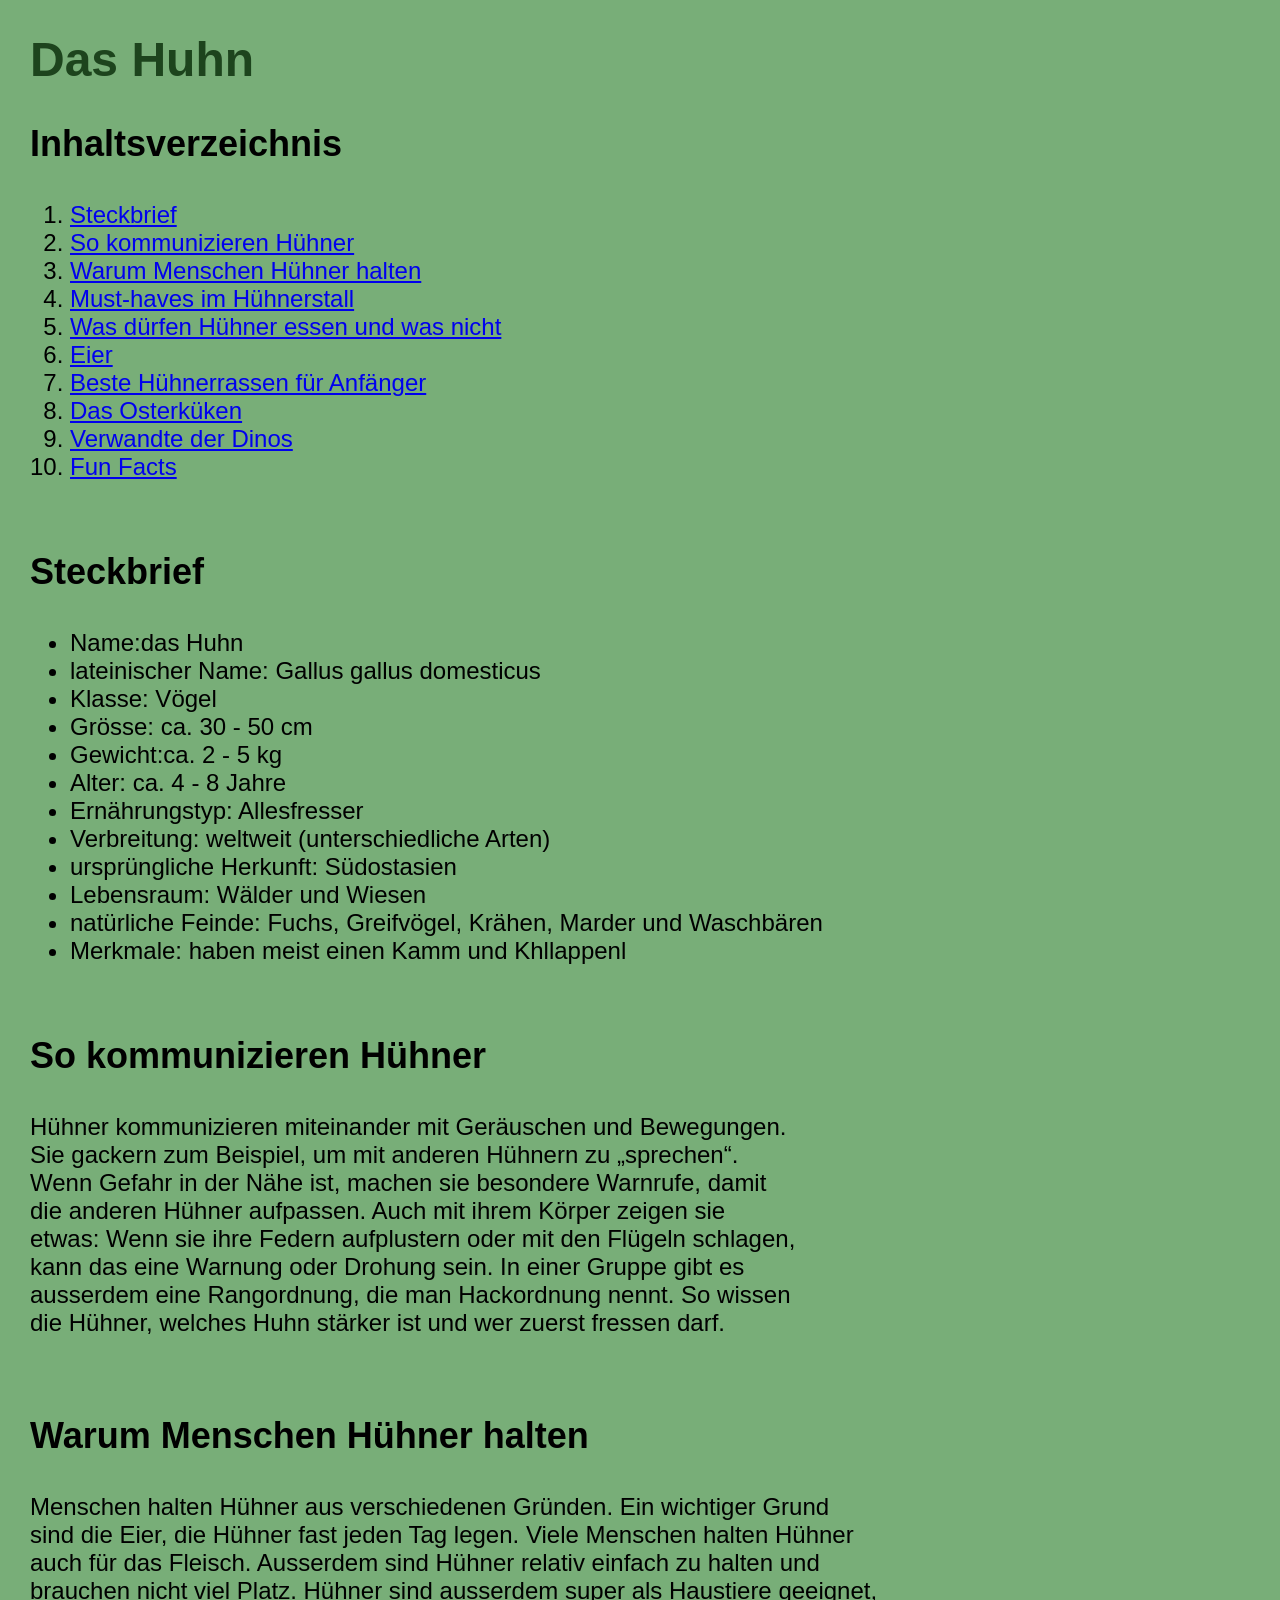
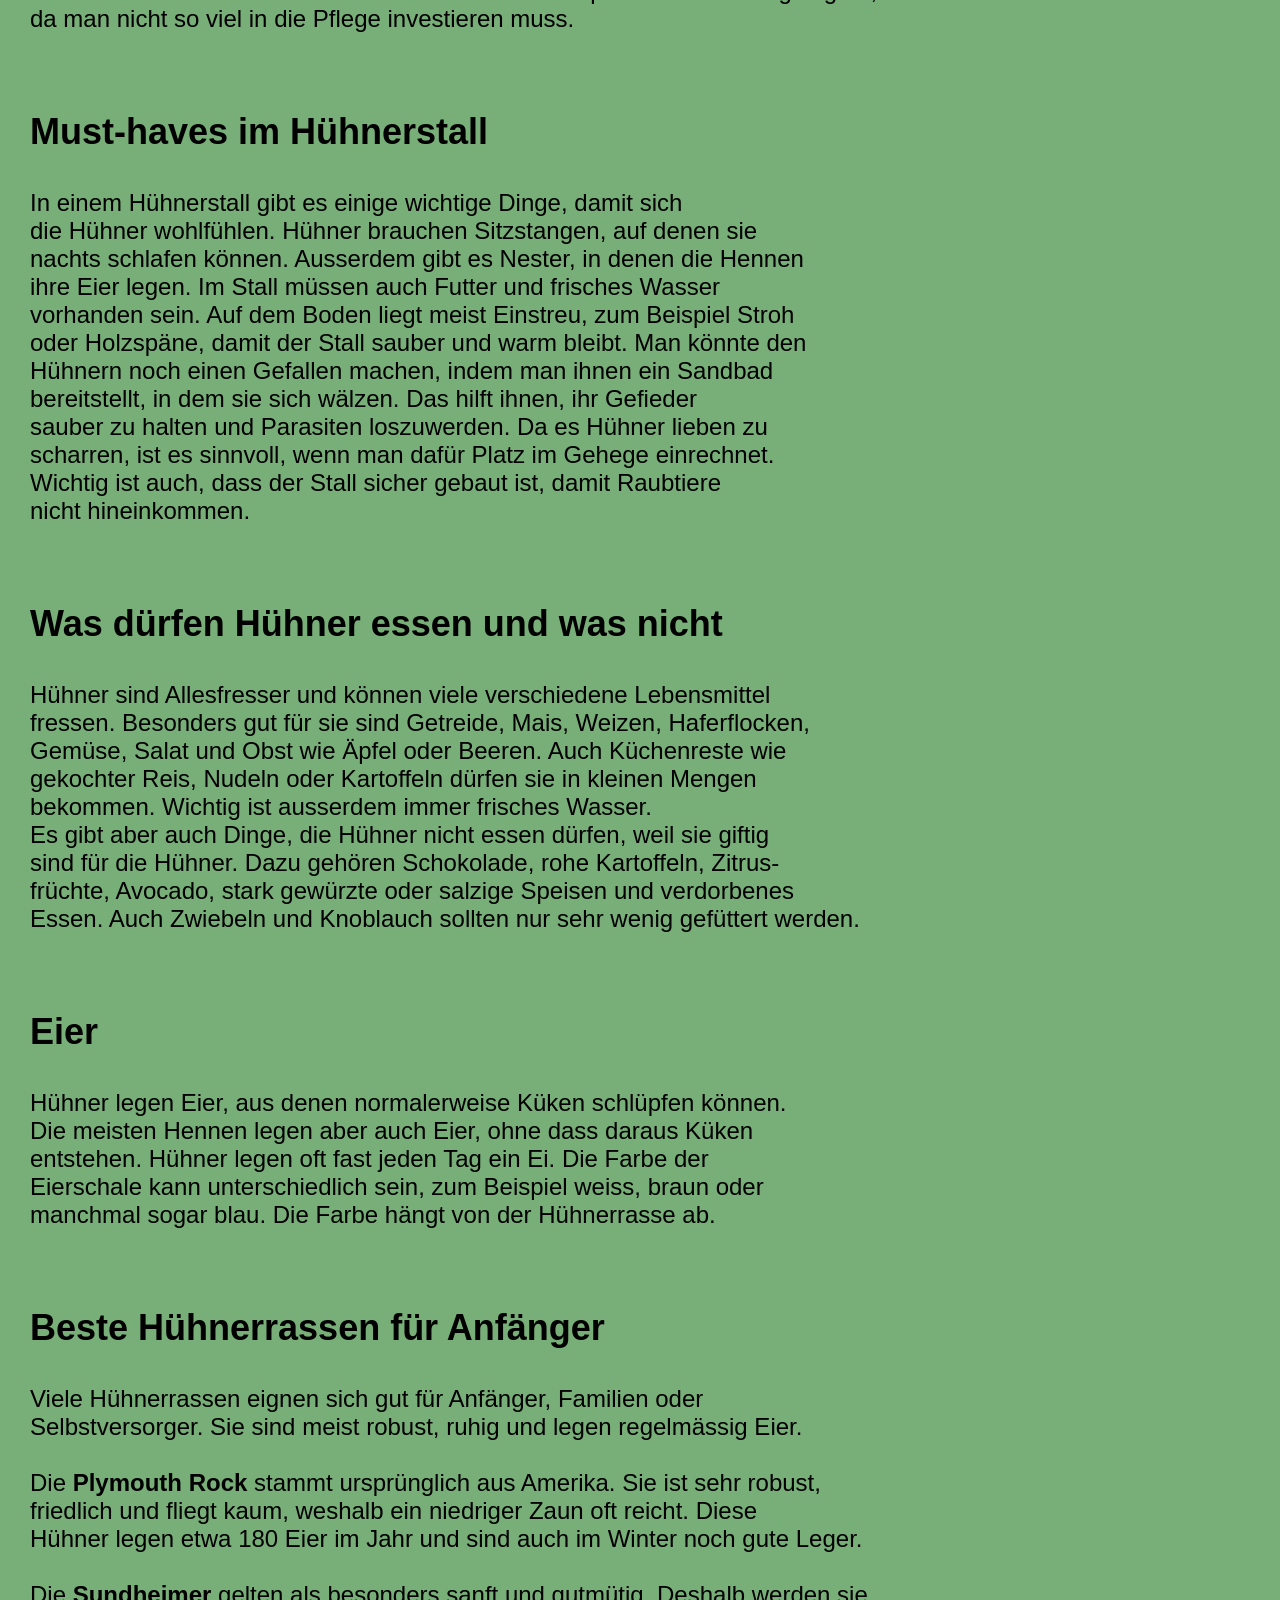
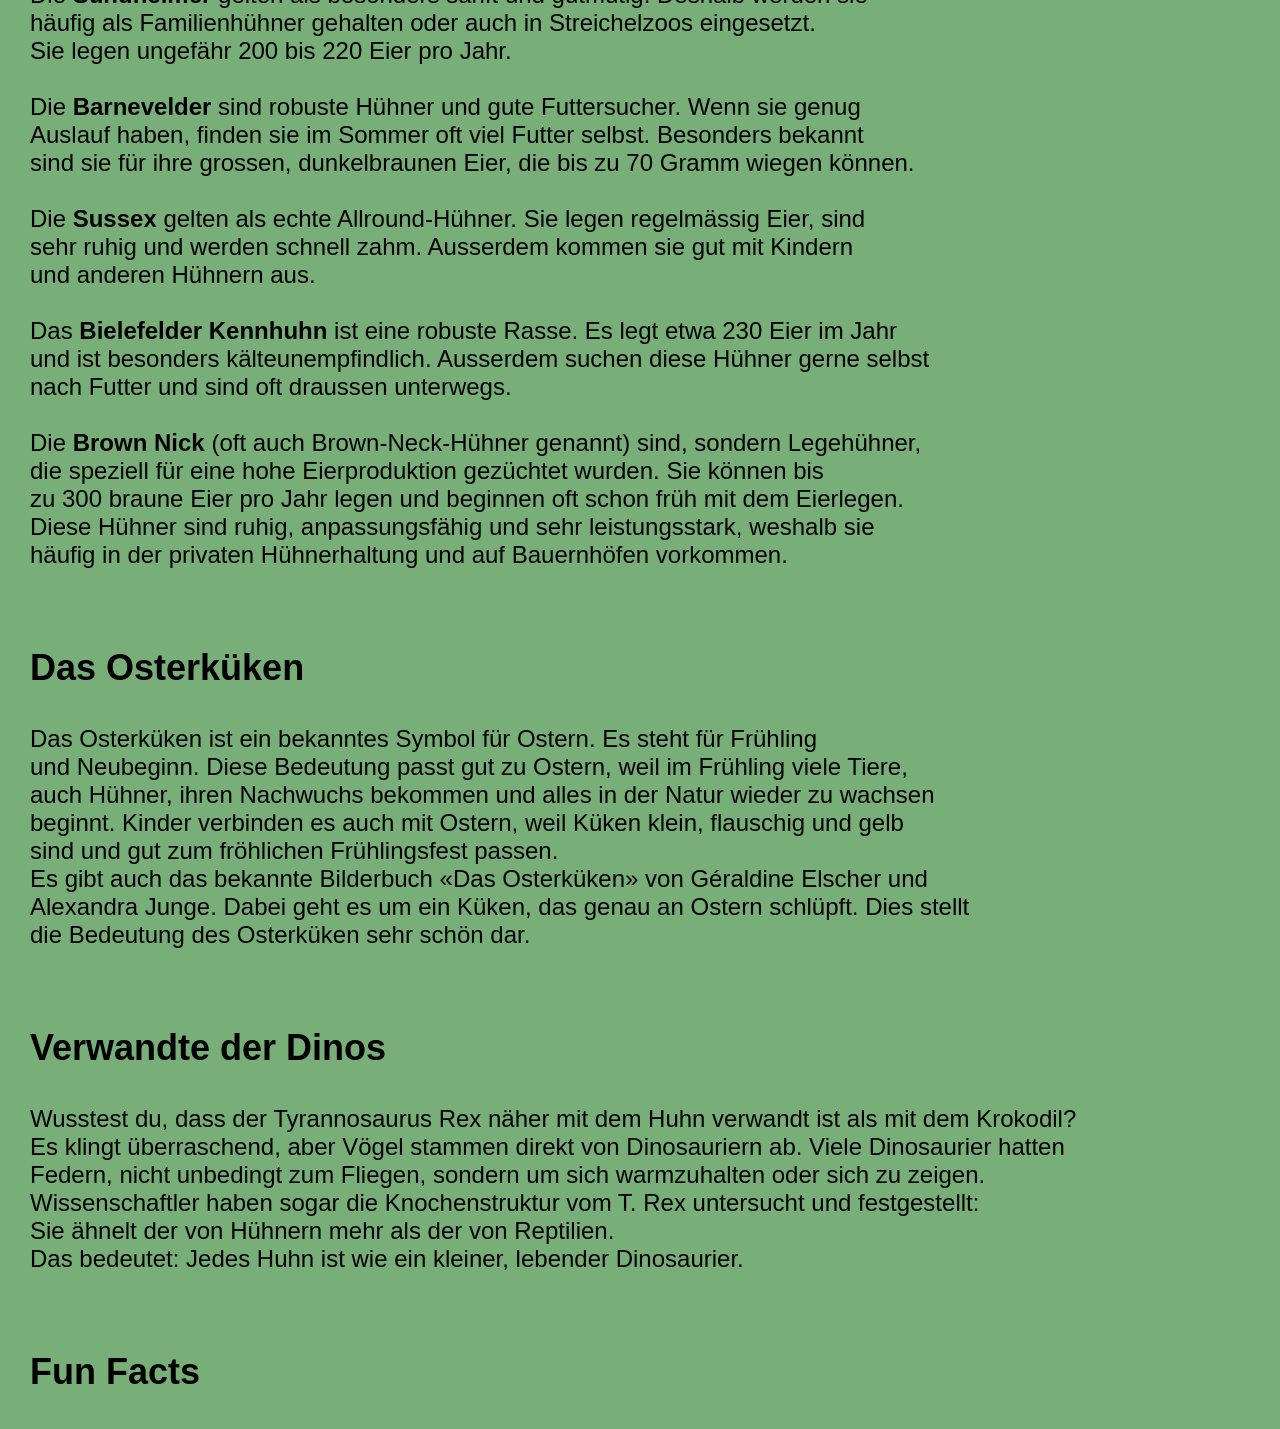
==== index.html @ 14f26450 "verwandte der dinos" ====
<!DOCTYPE html>
<html lang="en">
<head>
    <meta charset="UTF-8">
    <meta name="viewport" content="width=device-width, initial-scale=1.0">
    <title>Document</title>
    <link rel="stylesheet" href="style.css">
</head>
<body>
<h1>Das Huhn</h1>
<h3>Inhaltsverzeichnis</h3>
<ol>
    <li><a href="#steckbrief">Steckbrief</a></li>
    <li><a href="#kommunikation">So kommunizieren Hühner</a></li>
<li><a href="#haltung">Warum Menschen Hühner halten</a></li>
<li><a href="#stall">Must-haves im Hühnerstall</a></li>
<li><a href="#futter">Was dürfen Hühner essen und was nicht</a></li>
<li><a href="#eier">Eier</a></li>
<li><a href="#rassen">Beste Hühnerrassen für Anfänger</a></li>
<li><a href="#osterkueken">Das Osterküken</a></li>
<li><a href="#dinos">Verwandte der Dinos</a></li>
<li><a href="#funfacts">Fun Facts</a></li>
</ol>

<br/>
<h3 id="steckbrief">Steckbrief</h3>
<ul>

    <li>Name:das Huhn</li>
    <li>lateinischer Name: Gallus gallus domesticus </li>
    <li>Klasse: Vögel</li>
    <li>Grösse: ca. 30 - 50 cm</li>
    <li>Gewicht:ca. 2 - 5 kg</li>
    <li>Alter: ca. 4 - 8 Jahre</li>
    <li>Ernährungstyp: Allesfresser</li>
    <li>Verbreitung: weltweit (unterschiedliche Arten)</li>
    <li>ursprüngliche Herkunft: Südostasien</li>
    <li>Lebensraum: Wälder und Wiesen</li>
    <li>natürliche Feinde: Fuchs, Greifvögel, Krähen, Marder und Waschbären</li>
    <li>Merkmale: haben meist einen Kamm und Khllappenl</li>
   
</ul>

<br/>
<h3 id="kommunikation">So kommunizieren Hühner</h3>
<p>Hühner kommunizieren miteinander mit Geräuschen und Bewegungen. <br/> Sie gackern zum Beispiel, um mit anderen Hühnern zu „sprechen“. <br/> Wenn Gefahr in der Nähe ist, machen sie besondere Warnrufe, damit <br/> die anderen Hühner aufpassen.
Auch mit ihrem Körper zeigen sie <br/> etwas: Wenn sie ihre Federn aufplustern oder mit den Flügeln schlagen, <br/> kann das eine Warnung oder Drohung sein. In einer Gruppe gibt es  <br/> ausserdem eine Rangordnung, die man Hackordnung nennt. So wissen <br/> die Hühner, welches Huhn stärker ist und wer zuerst fressen darf. 
</p>
<br/>
<h3 id="haltung">Warum Menschen Hühner halten</h3>
<p>Menschen halten Hühner aus verschiedenen Gründen. Ein wichtiger Grund <br/> sind die Eier, die Hühner fast jeden Tag legen. Viele Menschen  halten Hühner <br/> auch für das Fleisch.
Ausserdem sind Hühner relativ einfach zu halten und <br/> brauchen nicht viel Platz. Hühner sind ausserdem super als Haustiere geeignet,  <br/>da man nicht so viel in die Pflege investieren muss.
</p>
<br/>
<h3 id="stall">Must-haves im Hühnerstall</h3>
<p>In einem Hühnerstall gibt es einige wichtige Dinge, damit sich <br/>
 die Hühner wohlfühlen. Hühner brauchen Sitzstangen, auf denen sie <br/>
 nachts schlafen können. Ausserdem gibt es Nester, in denen die Hennen <br/>
 ihre Eier legen. Im Stall müssen auch Futter und frisches Wasser <br/>
vorhanden sein. Auf dem Boden liegt meist Einstreu, zum Beispiel Stroh <br/>
oder Holzspäne, damit der Stall sauber und warm bleibt. Man könnte den <br/>
Hühnern noch einen Gefallen machen, indem man ihnen ein Sandbad <br/>
bereitstellt, in dem sie sich wälzen. Das hilft ihnen, ihr Gefieder <br/>
sauber zu halten und Parasiten loszuwerden. Da es Hühner lieben zu <br/>
scharren, ist es sinnvoll, wenn man dafür Platz im Gehege einrechnet. <br/>
Wichtig ist auch, dass der Stall sicher gebaut ist, damit Raubtiere <br/>
nicht hineinkommen. 
</p>
<br/>
<h3 id="futter">Was dürfen Hühner essen und was nicht</h3>
<p>Hühner sind Allesfresser und können viele verschiedene Lebensmittel <br/>
fressen. Besonders gut für sie sind Getreide, Mais, Weizen, Haferflocken, <br/>
Gemüse, Salat und Obst wie Äpfel oder Beeren. Auch Küchenreste wie <br/>
gekochter Reis, Nudeln oder Kartoffeln dürfen sie in kleinen Mengen <br/>
bekommen. Wichtig ist ausserdem immer frisches Wasser. <br/>

Es gibt aber auch Dinge, die Hühner nicht essen dürfen, weil sie giftig <br/>
sind für die Hühner. Dazu gehören Schokolade, rohe Kartoffeln, Zitrus- <br/>
früchte, Avocado, stark gewürzte oder salzige Speisen und verdorbenes <br/>
Essen. Auch Zwiebeln und Knoblauch sollten nur sehr wenig gefüttert werden. <br/>
</p>

<br/>
<h3 id="eier">Eier</h3>
<p>Hühner legen Eier, aus denen normalerweise Küken schlüpfen können. <br/>
Die meisten Hennen legen aber auch Eier, ohne dass daraus Küken <br/>
entstehen. Hühner legen oft fast jeden Tag ein Ei. Die Farbe der <br/>
Eierschale kann unterschiedlich sein, zum Beispiel weiss, braun oder <br/>
manchmal sogar blau. Die Farbe hängt von der Hühnerrasse ab.<br/>
</p>
<br/>
<h3 id="rassen">Beste Hühnerrassen für Anfänger</h3>
<p>Viele Hühnerrassen eignen sich gut für Anfänger, Familien oder <br/>
Selbstversorger. Sie sind meist robust, ruhig und legen regelmässig Eier.<br/> 
<br/>
Die <strong>Plymouth Rock</strong> stammt ursprünglich aus Amerika. Sie ist sehr robust, <br/>
friedlich und fliegt kaum, weshalb ein niedriger Zaun oft reicht. Diese <br/>
Hühner legen etwa 180 Eier im Jahr und sind auch im Winter noch gute Leger.<br/>
<br/>
Die <strong>Sundheimer</strong> gelten als besonders sanft und gutmütig. Deshalb werden sie <br/>
häufig als Familienhühner gehalten oder auch in Streichelzoos eingesetzt. <br/>
Sie legen ungefähr 200 bis 220 Eier pro Jahr.<br/>
<br/>
Die <strong>Barnevelder</strong> sind robuste Hühner und gute Futtersucher. Wenn sie genug <br/>
Auslauf haben, finden sie im Sommer oft viel Futter selbst. Besonders bekannt <br/>
sind sie für ihre grossen, dunkelbraunen Eier, die bis zu 70 Gramm wiegen können.<br/>
<br/>
Die <strong>Sussex</strong> gelten als echte Allround-Hühner. Sie legen regelmässig Eier, sind <br/>
sehr ruhig und werden schnell zahm. Ausserdem kommen sie gut mit Kindern <br/>
und anderen Hühnern aus.<br/>
<br/>
Das <strong>Bielefelder Kennhuhn</strong> ist eine robuste Rasse. Es legt etwa 230 Eier im Jahr <br/>
und ist besonders kälteunempfindlich. Ausserdem suchen diese Hühner gerne selbst <br/>
nach Futter und sind oft draussen unterwegs.<br/>
<br/>
Die <strong>Brown Nick</strong> (oft auch Brown-Neck-Hühner genannt) sind, sondern Legehühner, <br/>
die speziell für eine hohe Eierproduktion gezüchtet wurden. Sie können bis <br/>
zu 300 braune Eier pro Jahr legen und beginnen oft schon früh mit dem Eierlegen. <br/>
Diese Hühner sind ruhig, anpassungsfähig und sehr leistungsstark, weshalb sie <br/>
häufig in der privaten Hühnerhaltung und auf Bauernhöfen vorkommen.<br/>
</p>
<br/>
<h3 id="osterkueken">Das Osterküken</h3>
<p>Das Osterküken ist ein bekanntes Symbol für Ostern. Es steht für Frühling <br/>
und Neubeginn. Diese Bedeutung passt gut zu Ostern, weil im Frühling viele Tiere, <br/>
auch Hühner, ihren Nachwuchs bekommen und alles in der Natur wieder zu wachsen <br/>
beginnt. Kinder verbinden es auch mit Ostern, weil Küken klein, flauschig und gelb <br/>
sind und gut zum fröhlichen Frühlingsfest passen. <br/>
Es gibt auch das bekannte Bilderbuch «Das Osterküken» von Géraldine Elscher und <br/>
Alexandra Junge. Dabei geht es um ein Küken, das genau an Ostern schlüpft. Dies stellt<br/> 
die Bedeutung des Osterküken sehr schön dar.<br/>
</p>
<br/>

<h3 id="dinos">Verwandte der Dinos</h3>
<p>Wusstest du, dass der Tyrannosaurus Rex näher mit dem Huhn verwandt ist als mit dem Krokodil?  <br/>
Es klingt überraschend, aber Vögel stammen direkt von Dinosauriern ab. Viele Dinosaurier hatten  <br/>
Federn, nicht unbedingt zum Fliegen, sondern um sich warmzuhalten oder sich zu zeigen.  <br/>
Wissenschaftler haben sogar die Knochenstruktur vom T. Rex untersucht und festgestellt:  <br/>
Sie ähnelt der von Hühnern mehr als der von Reptilien. <br/>
Das bedeutet: Jedes Huhn ist wie ein kleiner, lebender Dinosaurier.  <br/>
</p>
 <br/>


<h3 id="funfacts">Fun Facts</h3>

</body>
</html>
---- style.css ----
body {
    background-color: rgb(120, 174, 120);
    font-family: Arial, sans-serif; 
    margin: 30px;
}

h1 {
    color: rgb(29, 68, 29);
    font-size: 48px;
}

h3 {
    font-size: 36px;
}

p {
    font-size: 24px;
}

li {
    font-size: 24px;
}
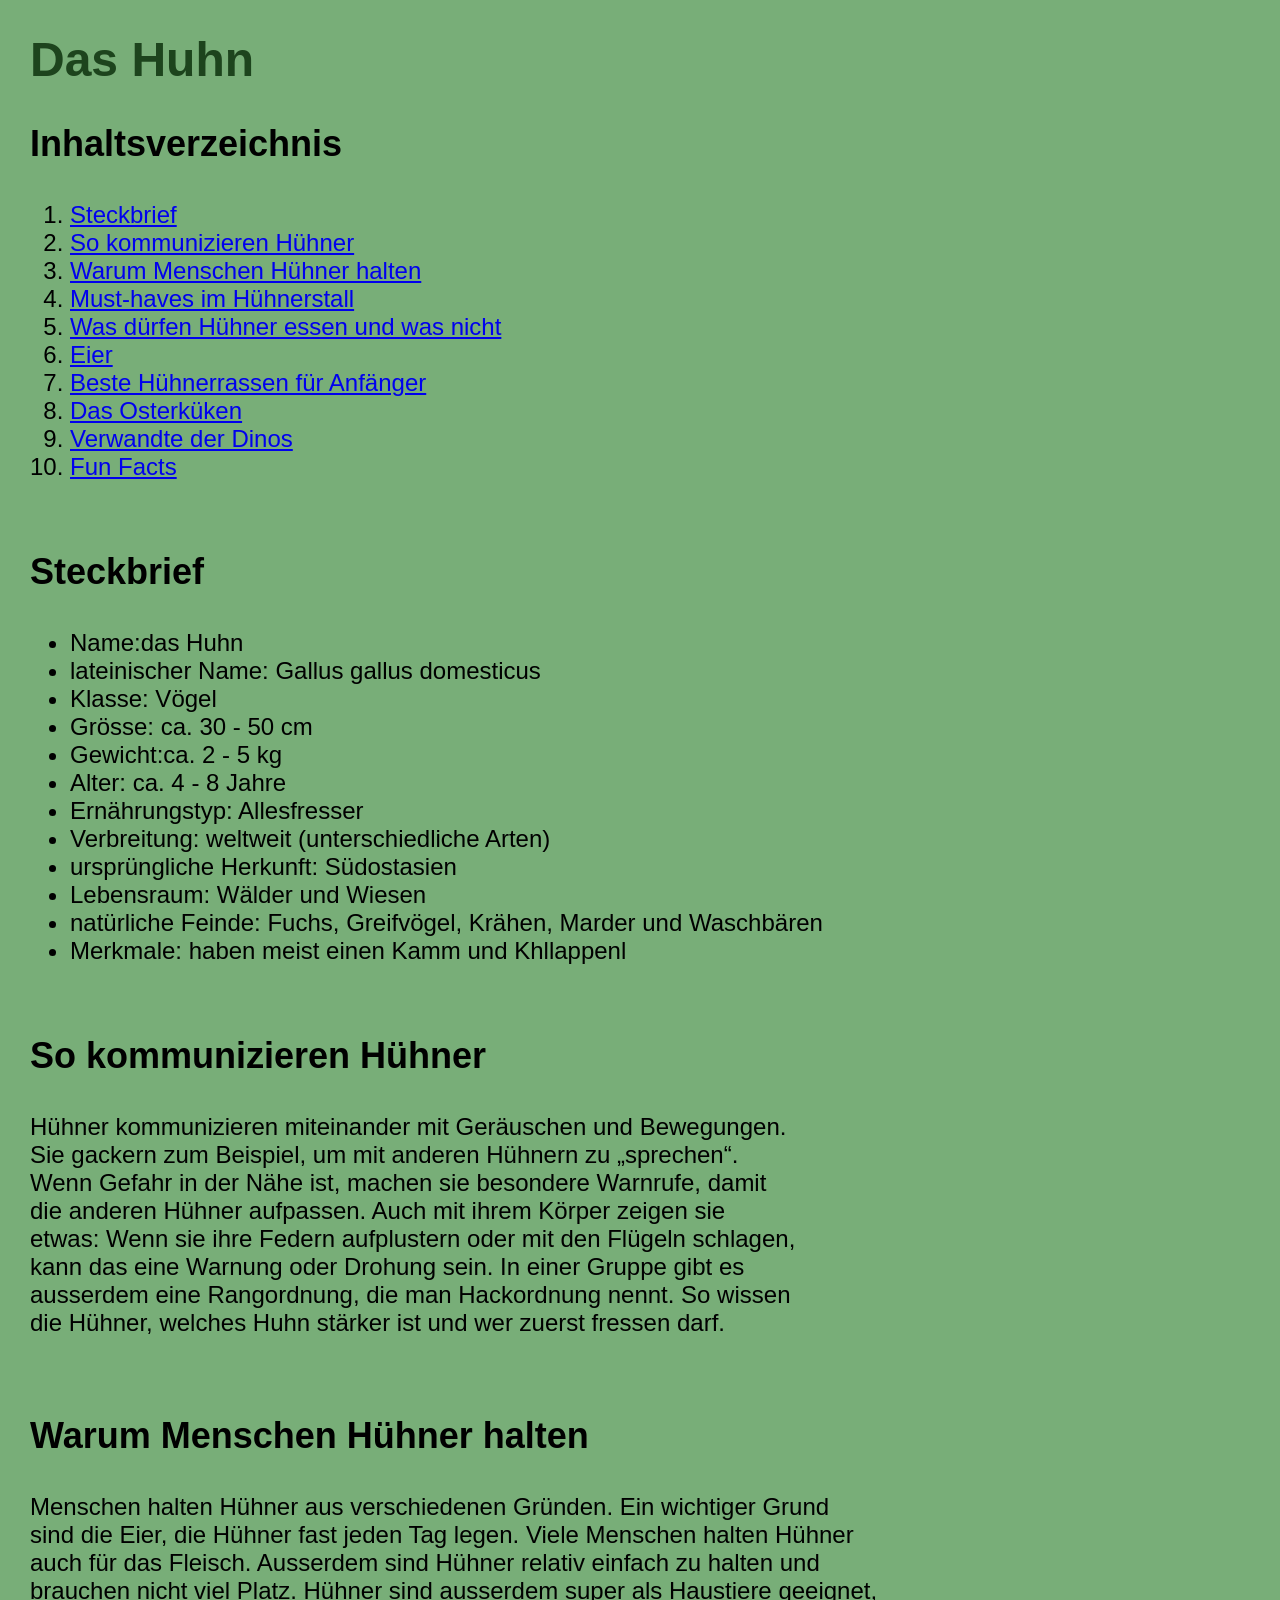
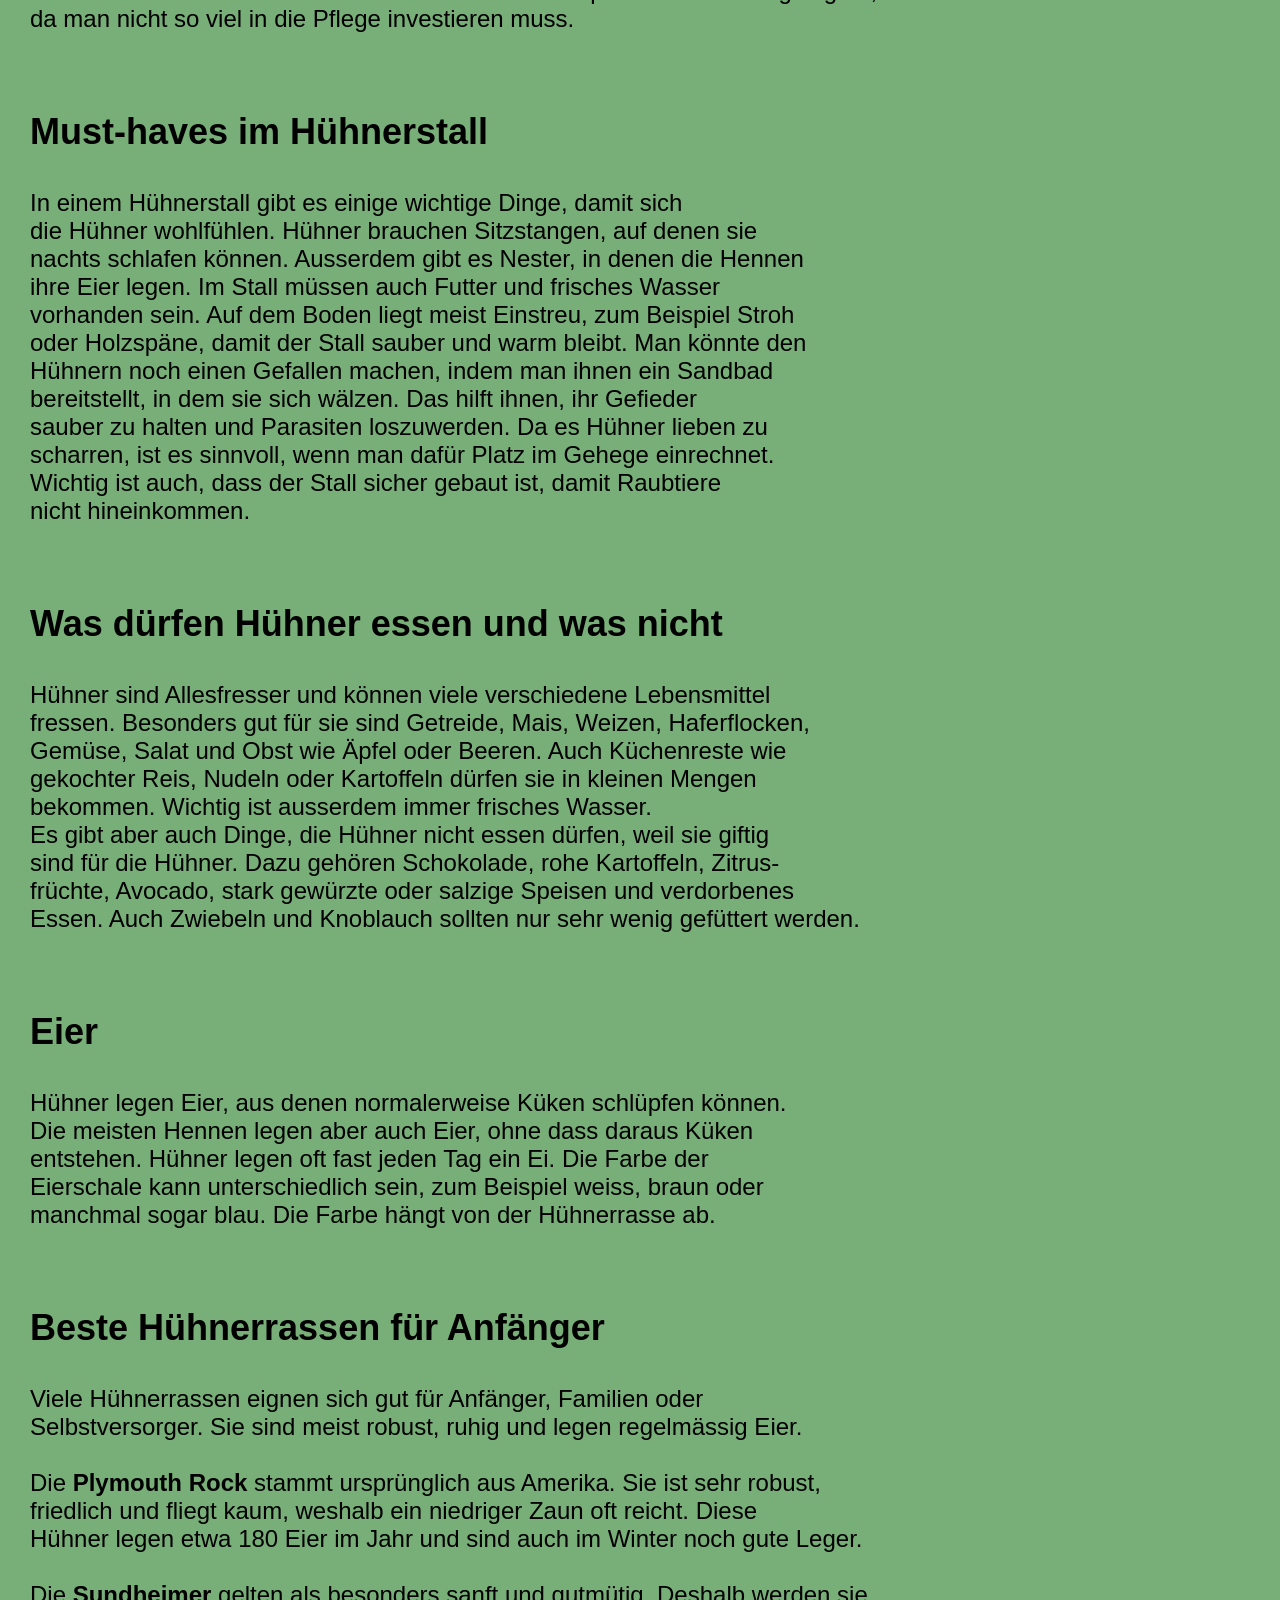
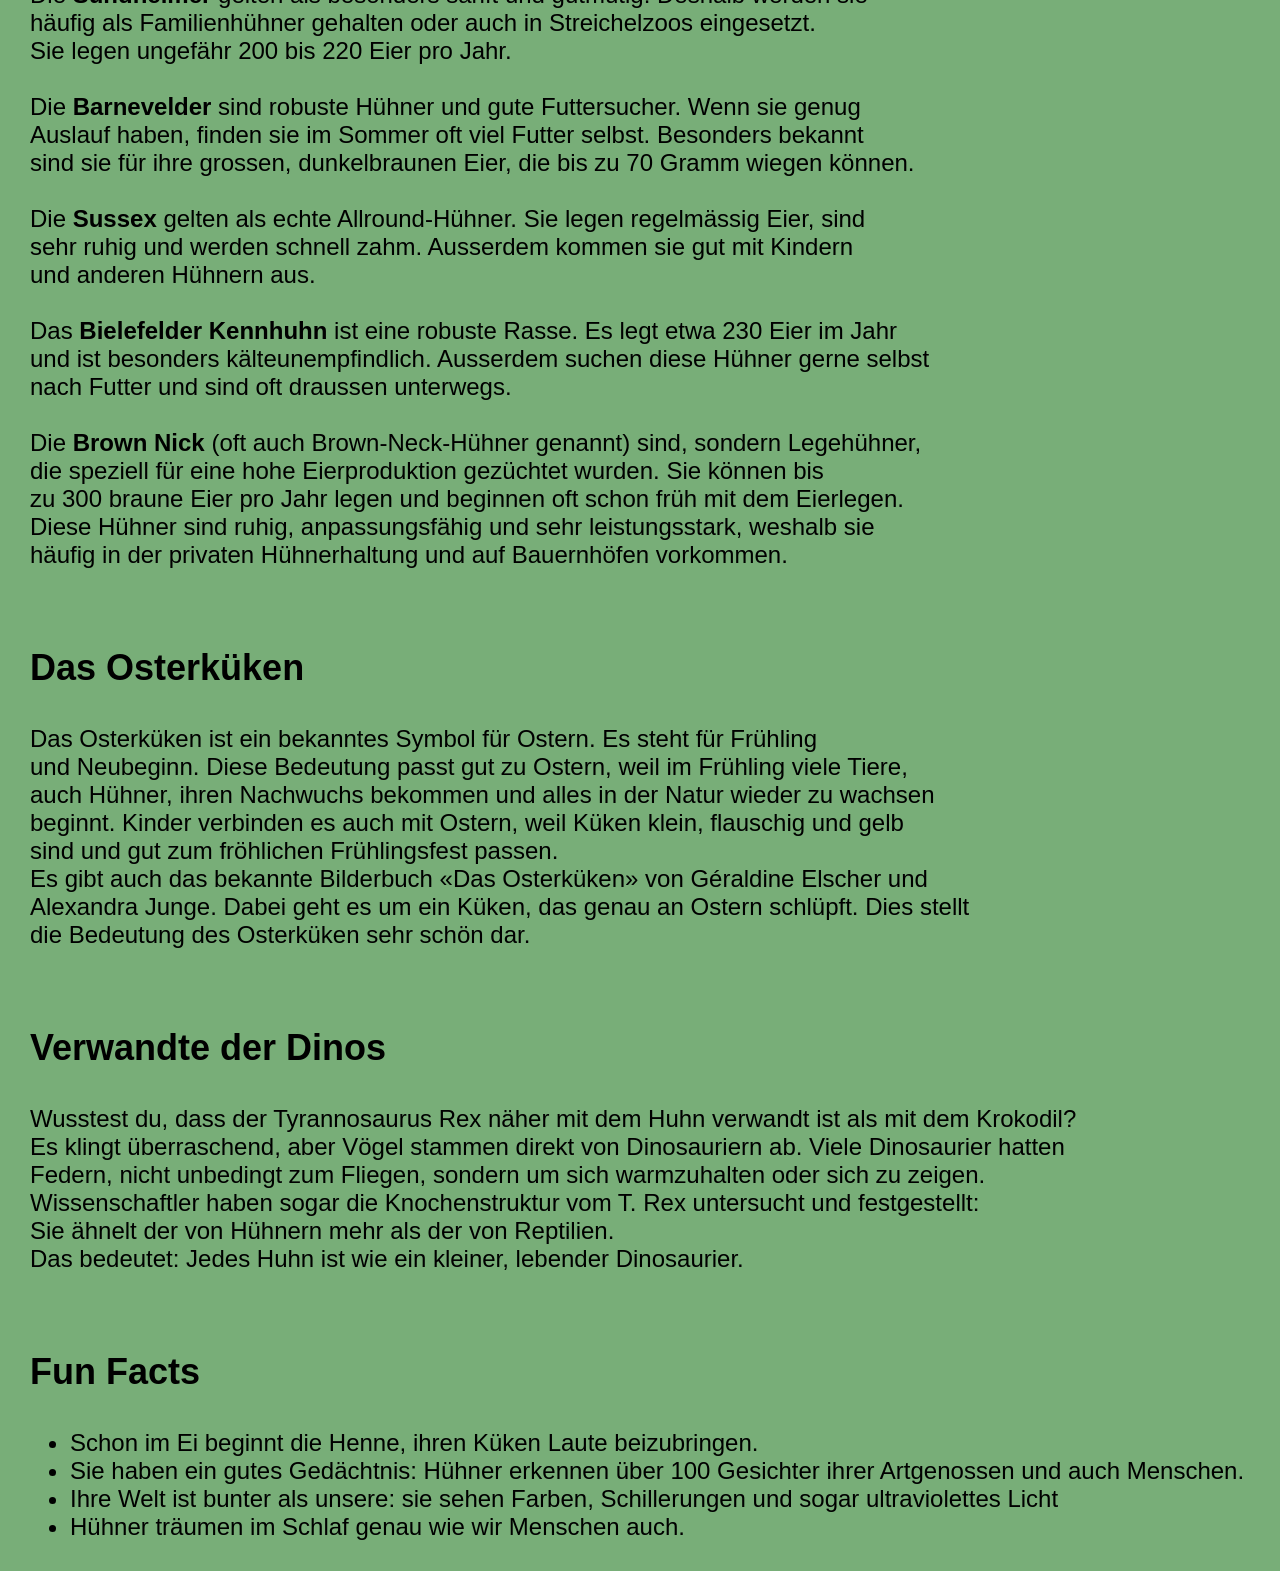
==== commit 47e34c5b: "Fun Facts über Hühner" ====
--- a/index.html
+++ b/index.html
@@ -142,8 +142,13 @@
 </p>
  <br/>
 
-
 <h3 id="funfacts">Fun Facts</h3>
+<ul>
+<li>Schon im Ei beginnt die Henne, ihren Küken Laute beizubringen.</li>
+<li>Sie haben ein gutes Gedächtnis: Hühner erkennen über 100 Gesichter ihrer Artgenossen und auch Menschen.</li>
+<li>Ihre Welt ist bunter als unsere: sie sehen Farben, Schillerungen und sogar ultraviolettes Licht</li>
+<li>Hühner träumen im Schlaf genau wie wir Menschen auch.</li>
+</ul>
 
 </body>
 </html> 
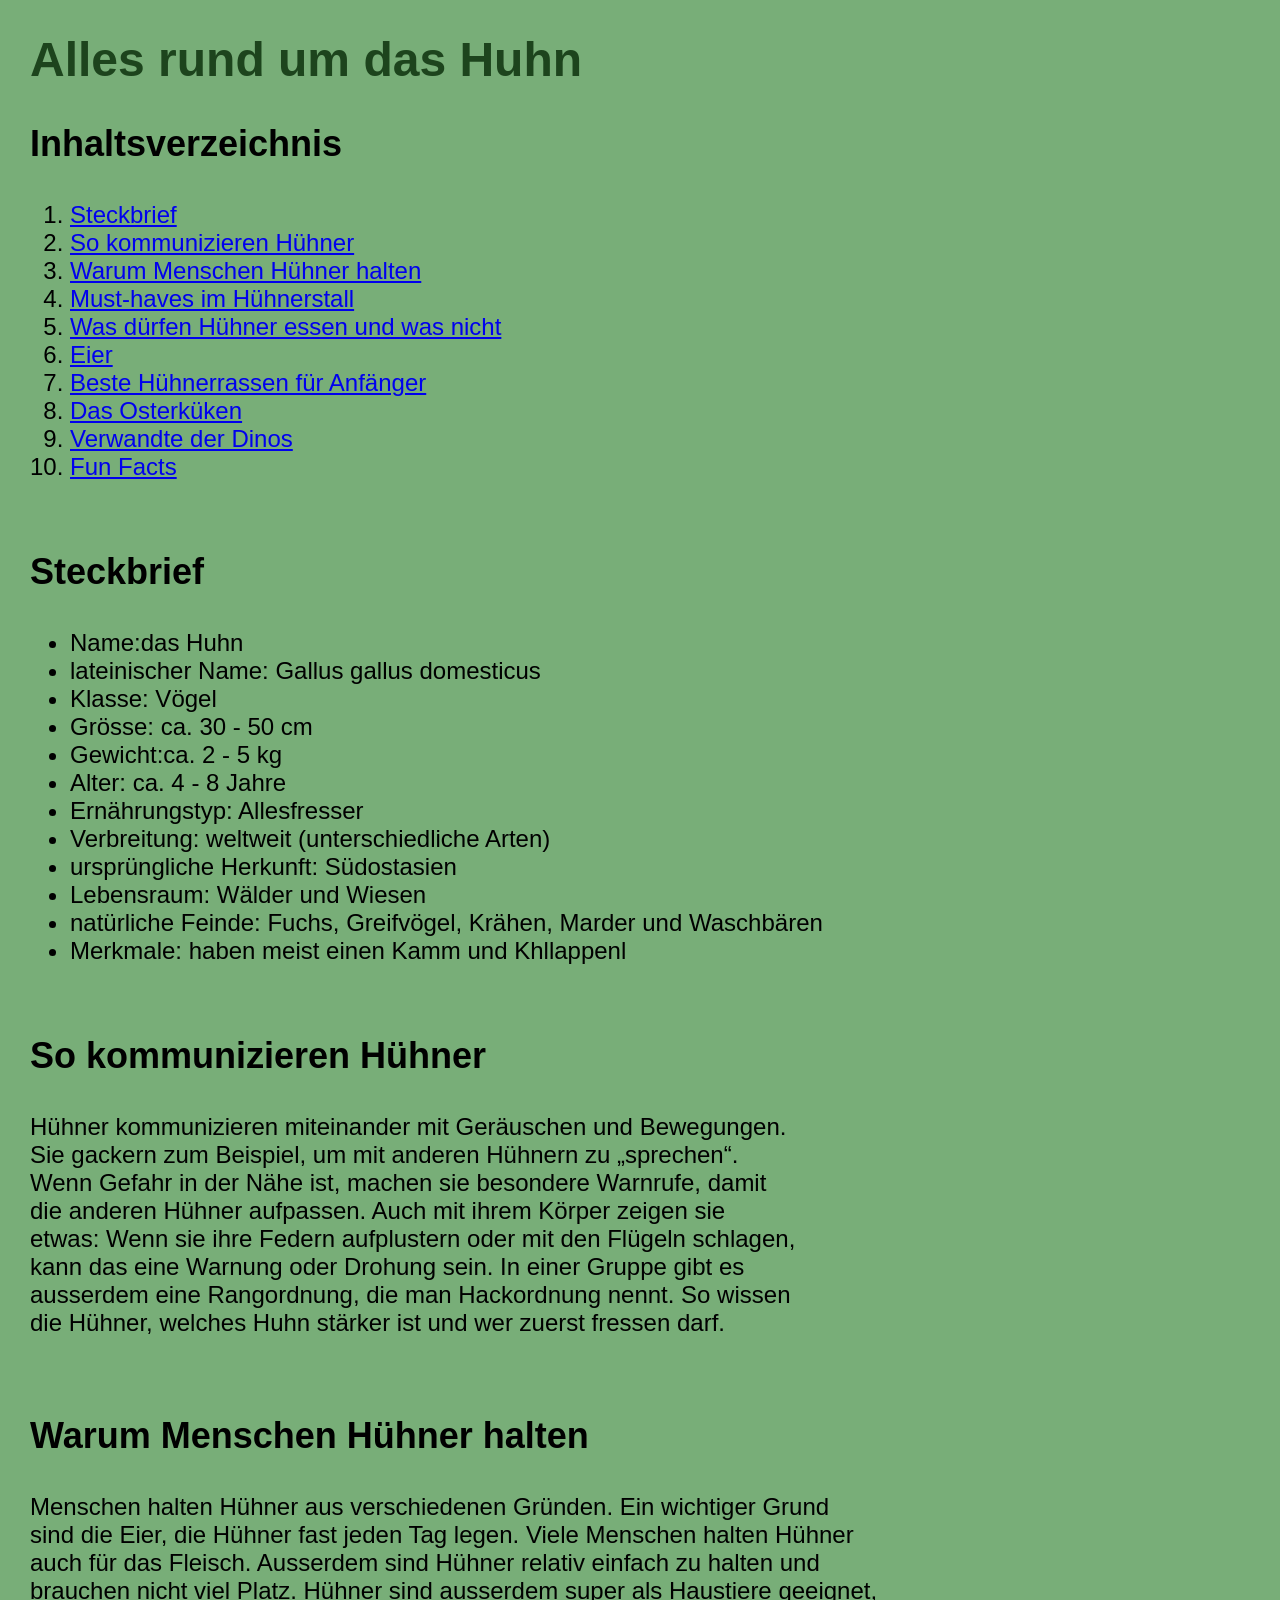
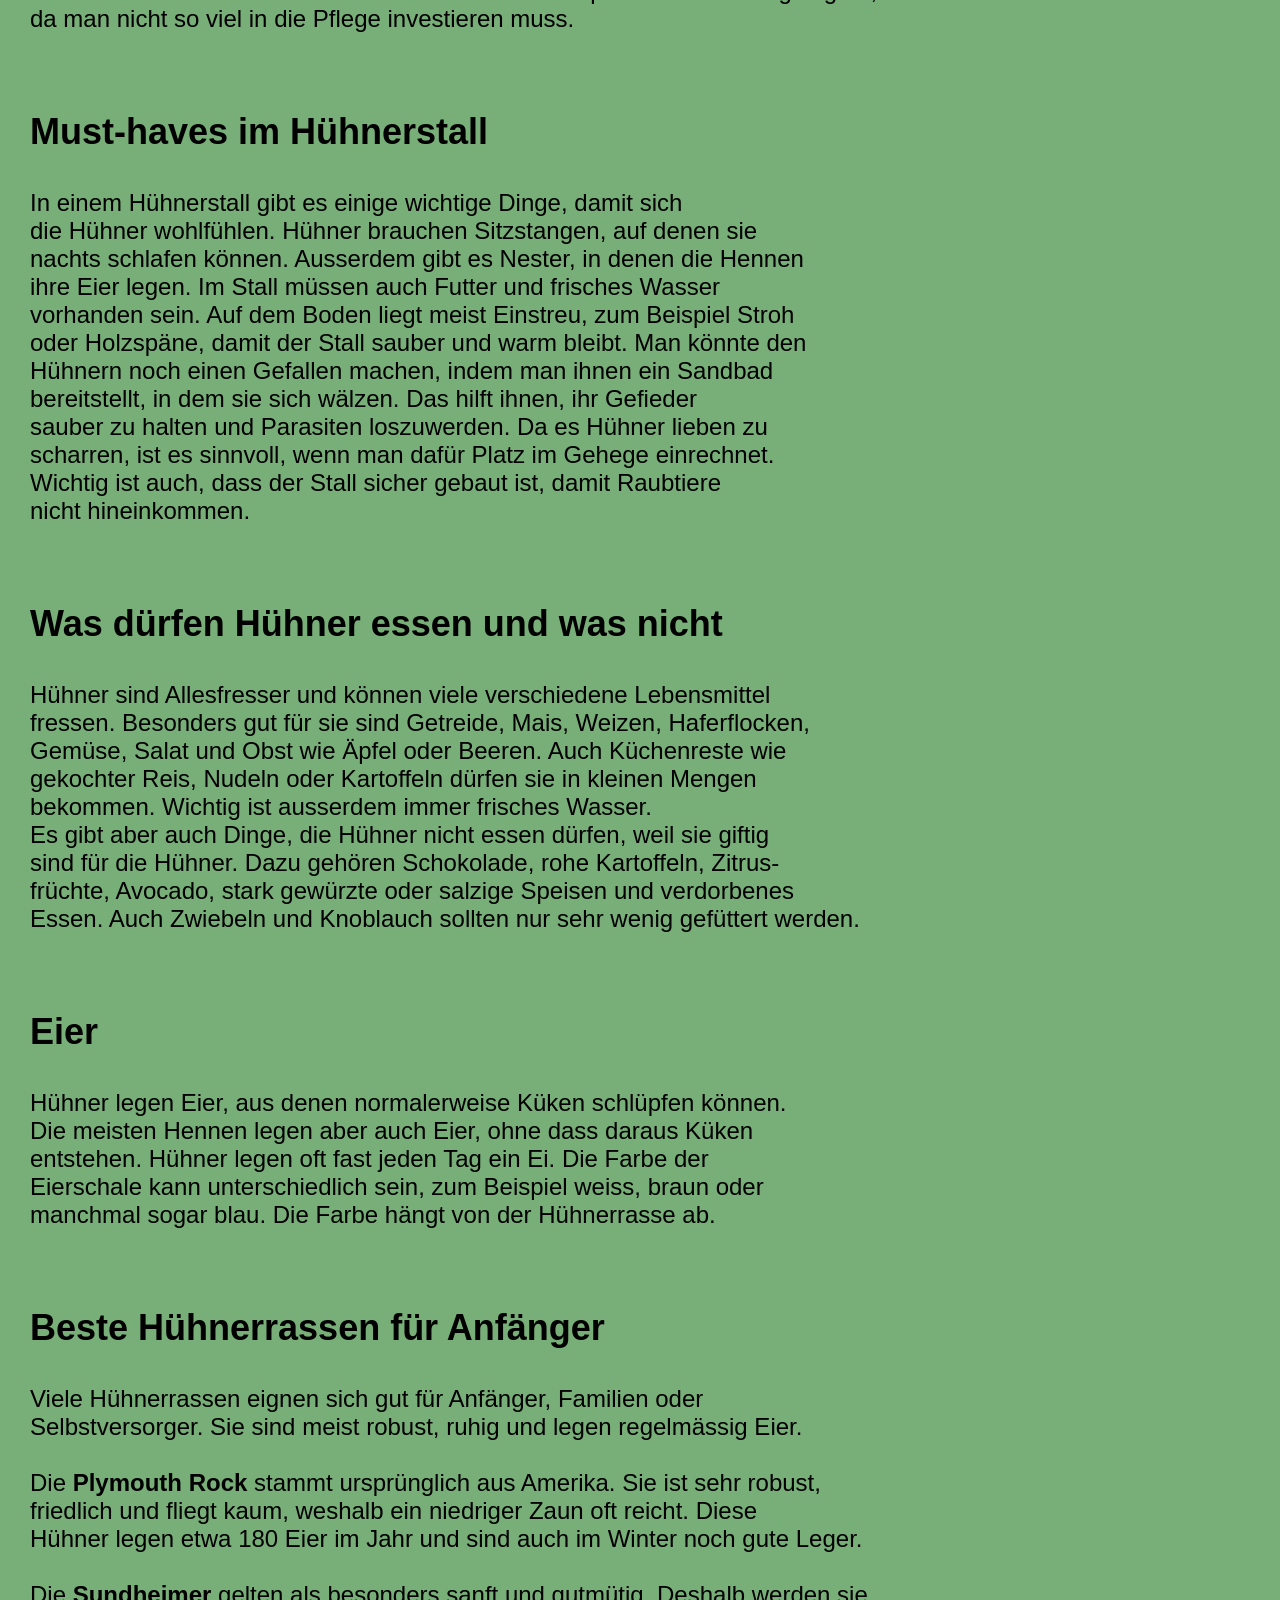
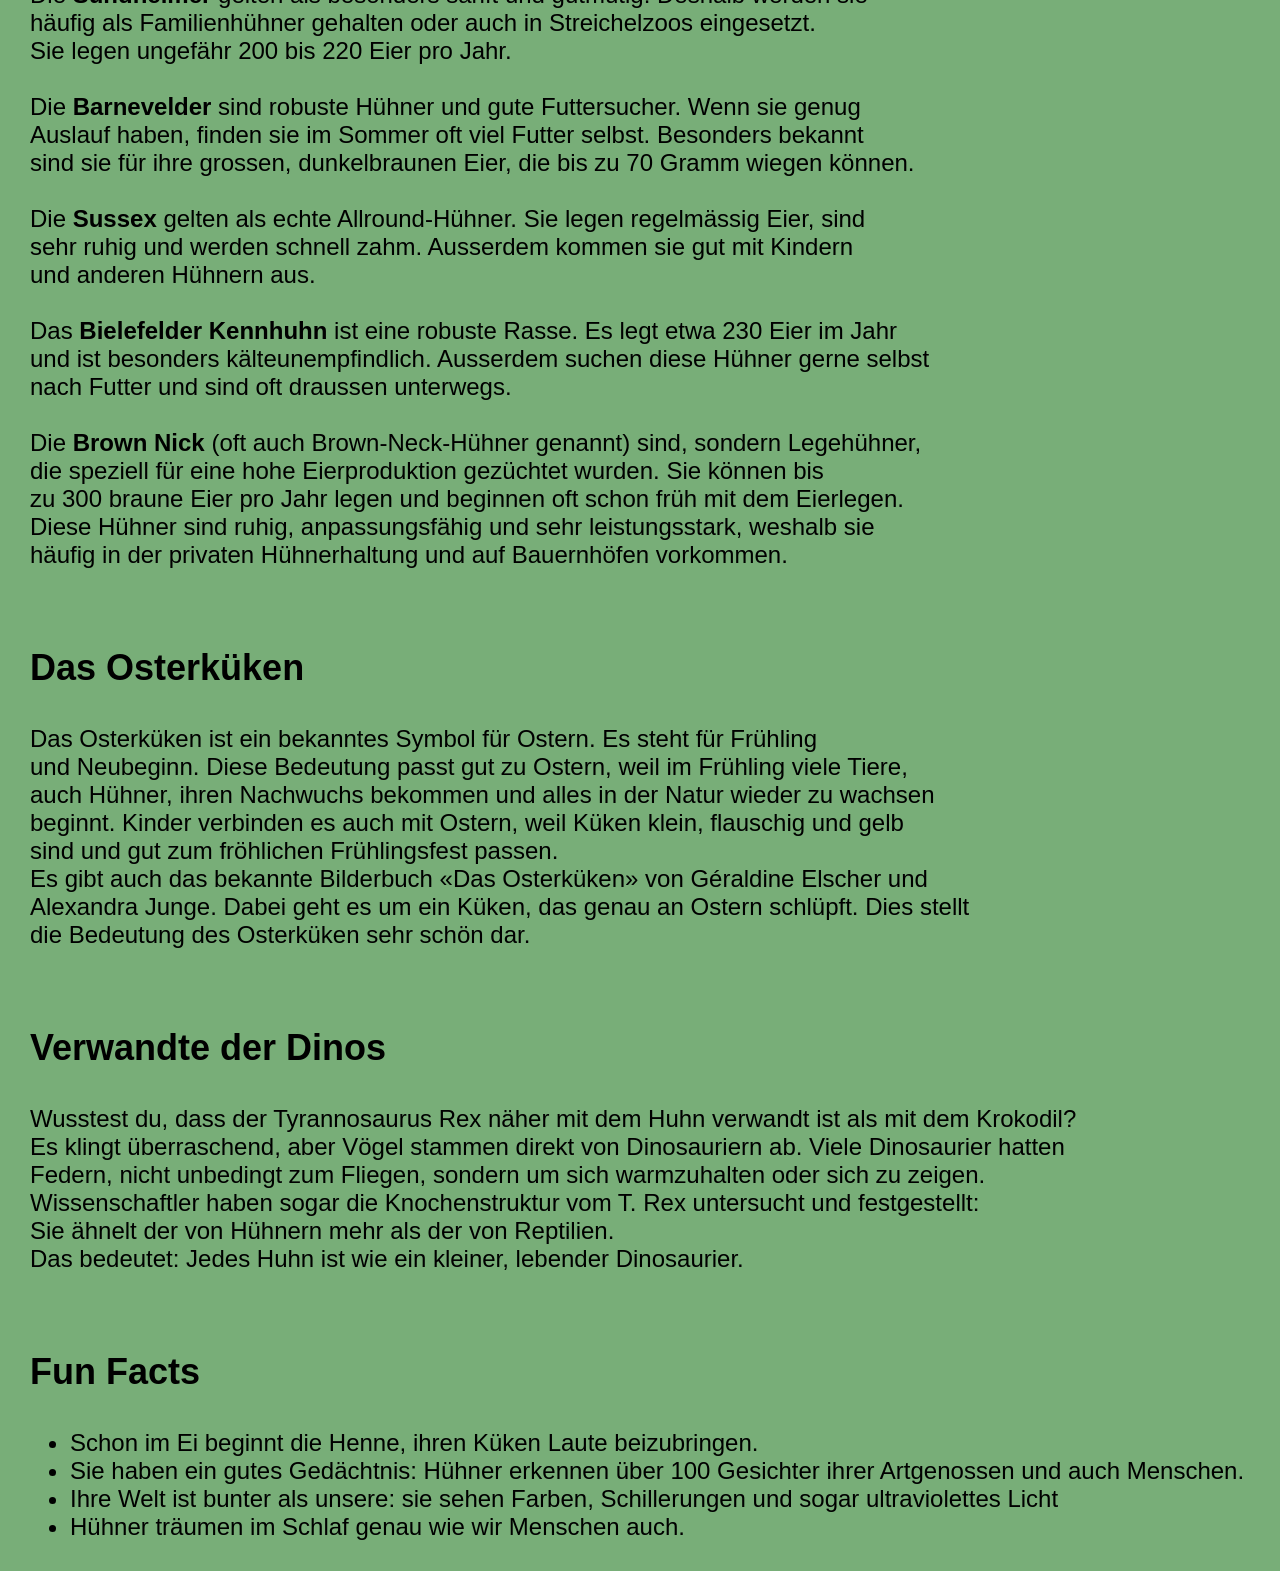
==== commit c3fe02f8: "Einleitung für meine Website" ====
--- a/index.html
+++ b/index.html
@@ -7,7 +7,7 @@
     <link rel="stylesheet" href="style.css">
 </head>
 <body>
-<h1>Das Huhn</h1>
+<h1>Alles rund um das Huhn</h1>
 <h3>Inhaltsverzeichnis</h3>
 <ol>
     <li><a href="#steckbrief">Steckbrief</a></li>
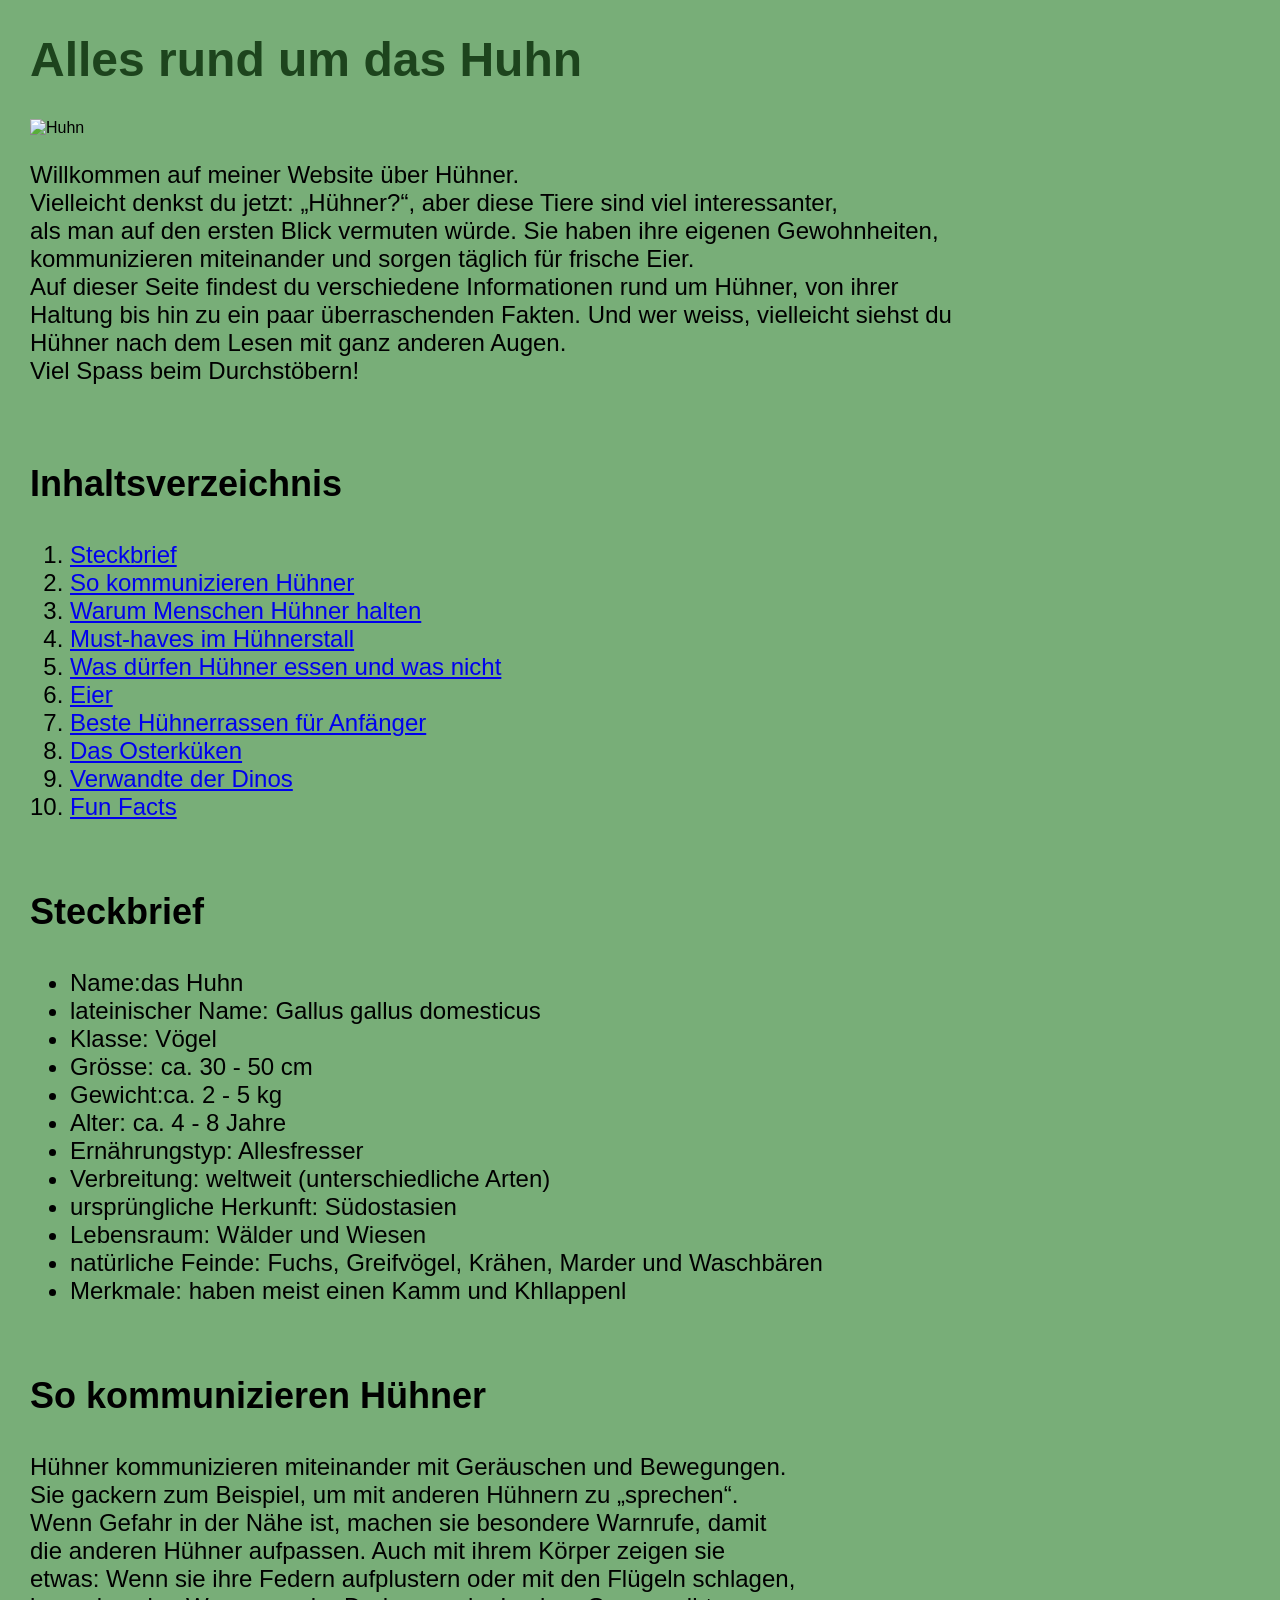
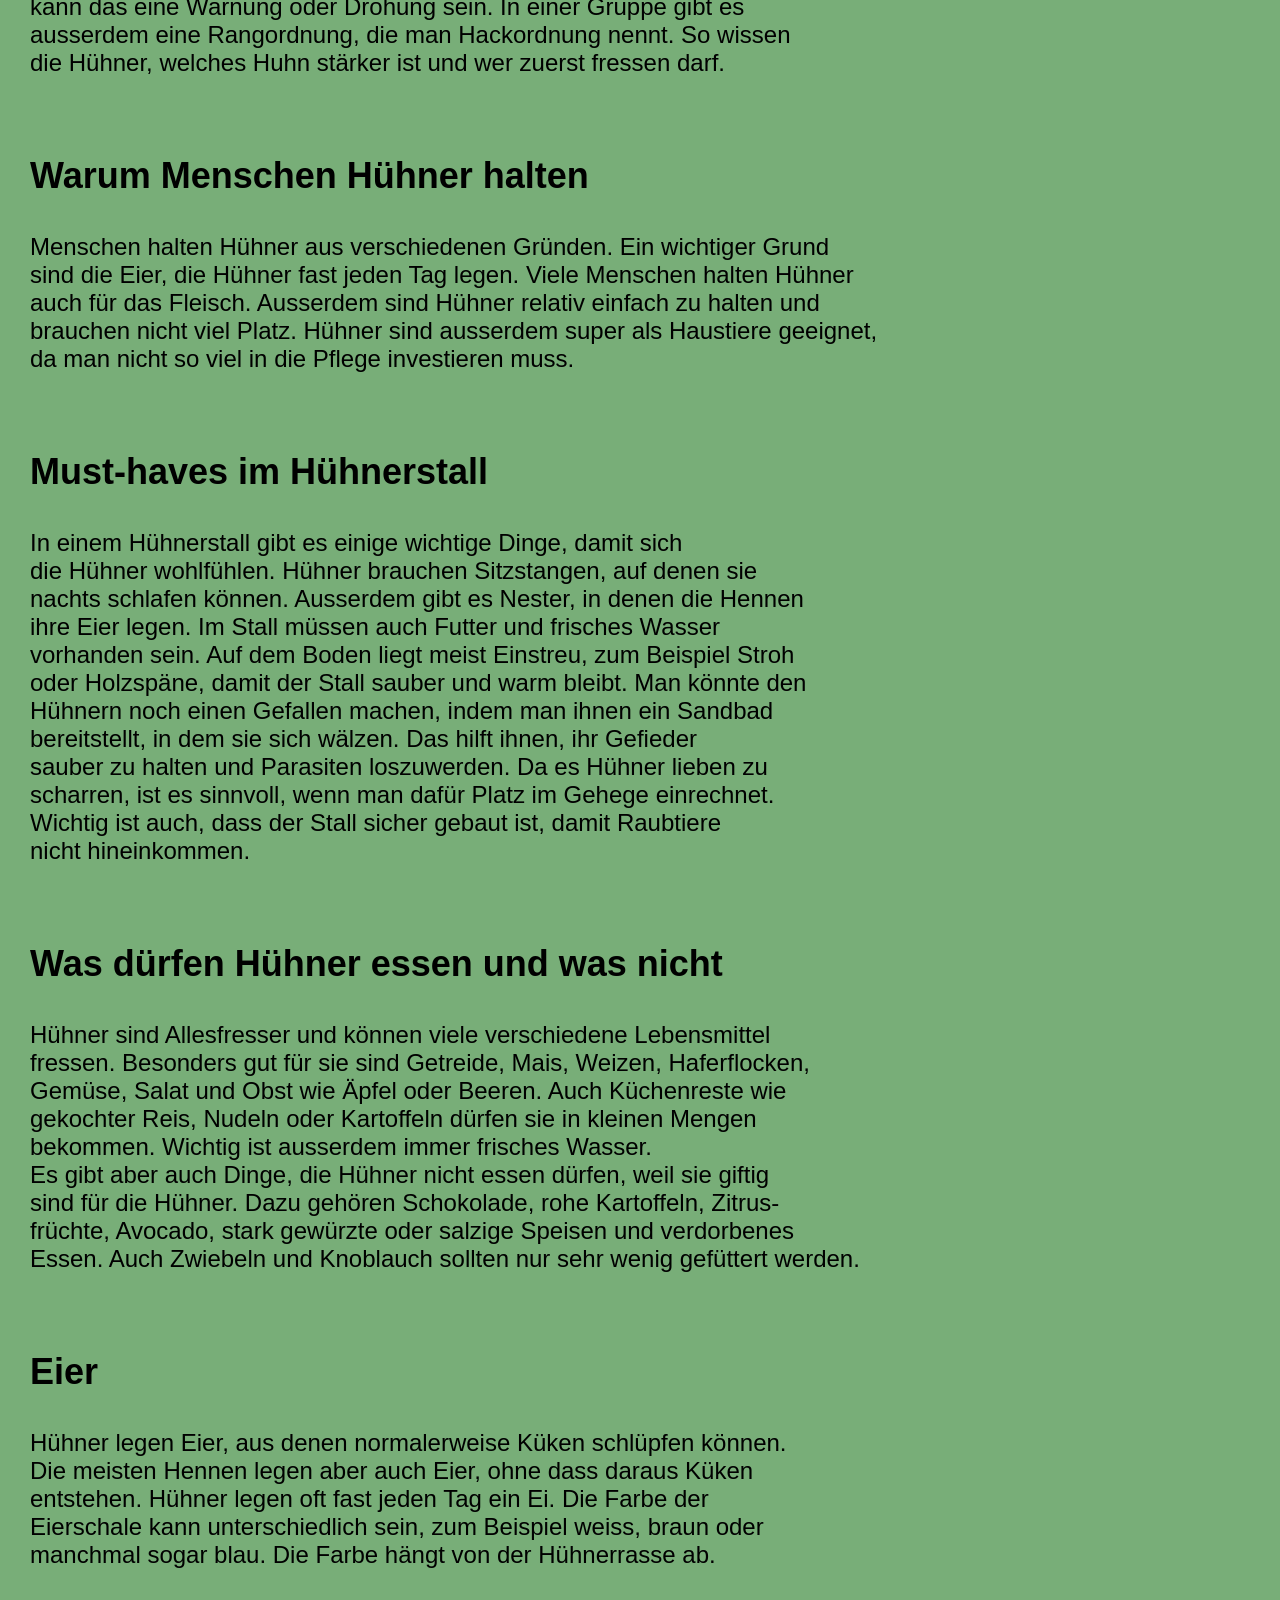
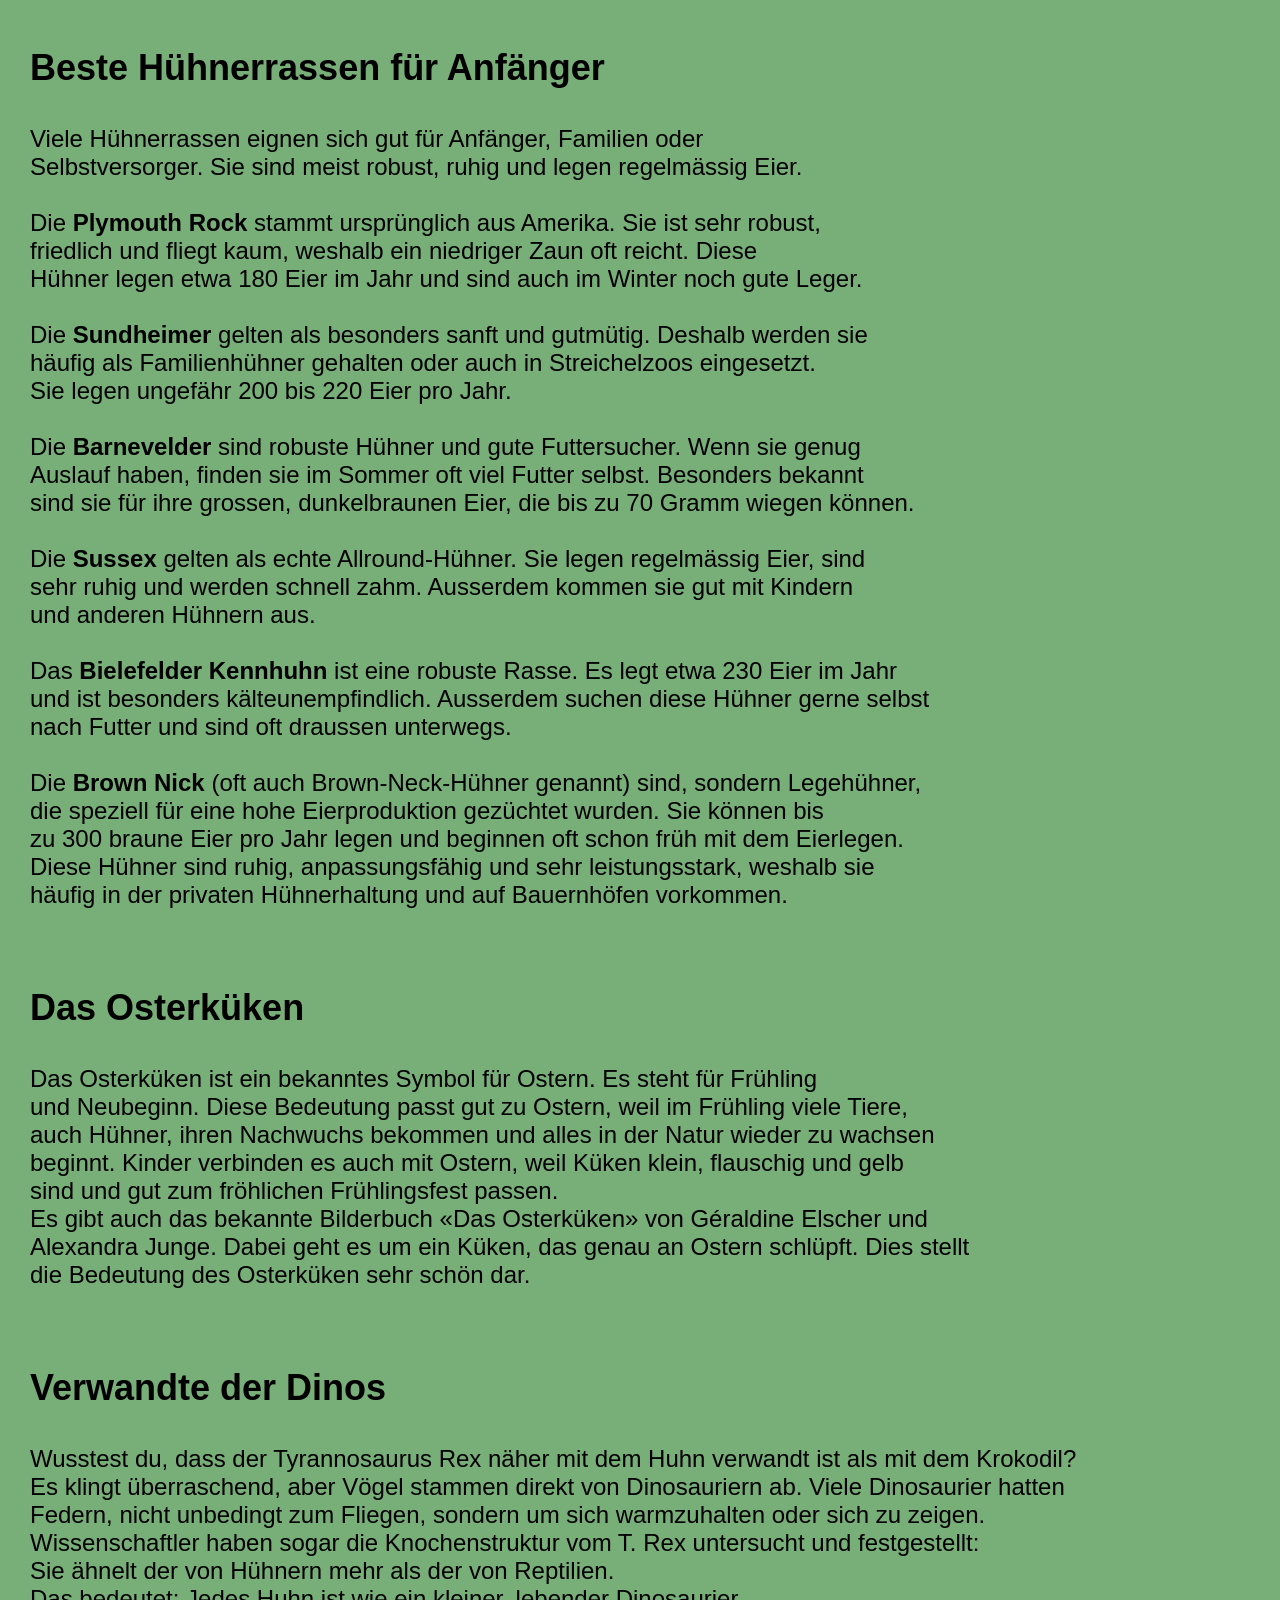
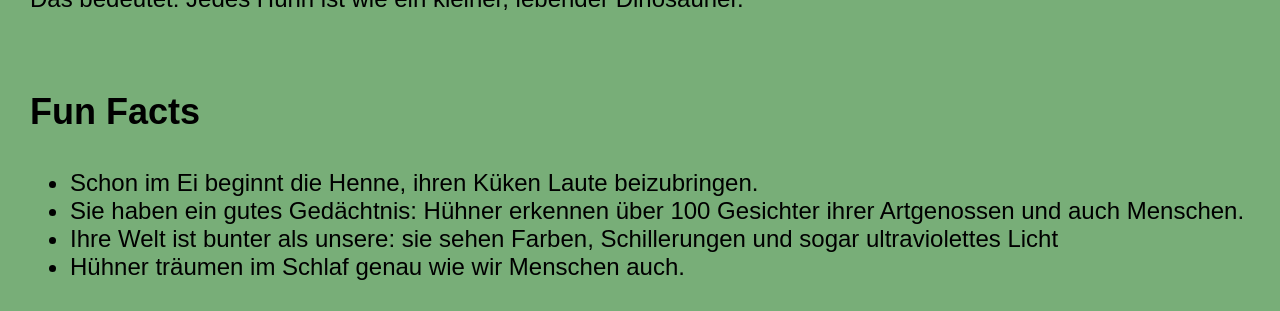
==== commit 2355297e: "änderung dass ein Bild eingefügt wird" ====
--- a/index.html
+++ b/index.html
@@ -8,6 +8,21 @@
 </head>
 <body>
 <h1>Alles rund um das Huhn</h1>
+<div class="einleitung">
+    <img src="https://www.huehner-haltung.de/gefluegel/huehnerrassen/rhodelaender/" alt="Huhn">
+    
+    <p>Willkommen auf meiner Website über Hühner. <br/>
+Vielleicht denkst du jetzt: „Hühner?“, aber diese Tiere sind viel interessanter,  <br/>
+als man auf den ersten Blick vermuten würde. Sie haben ihre eigenen Gewohnheiten,  <br/>
+kommunizieren miteinander und sorgen täglich für frische Eier. <br/>
+Auf dieser Seite findest du verschiedene Informationen rund um Hühner, von ihrer  <br/>
+Haltung bis hin zu ein paar überraschenden Fakten. Und wer weiss, vielleicht siehst du  <br/>
+Hühner nach dem Lesen mit ganz anderen Augen. <br/>
+Viel Spass beim Durchstöbern!
+</p>
+</div>
+ <br/>
+
 <h3>Inhaltsverzeichnis</h3>
 <ol>
     <li><a href="#steckbrief">Steckbrief</a></li>
--- a/style.css
+++ b/style.css
@@ -19,4 +19,15 @@
 
 li {
     font-size: 24px;
+}
+
+einleitung {
+display: flex;
+    align-items: center;
+    gap: 20px;
+}
+
+img {
+    width: 200px;
+
 }
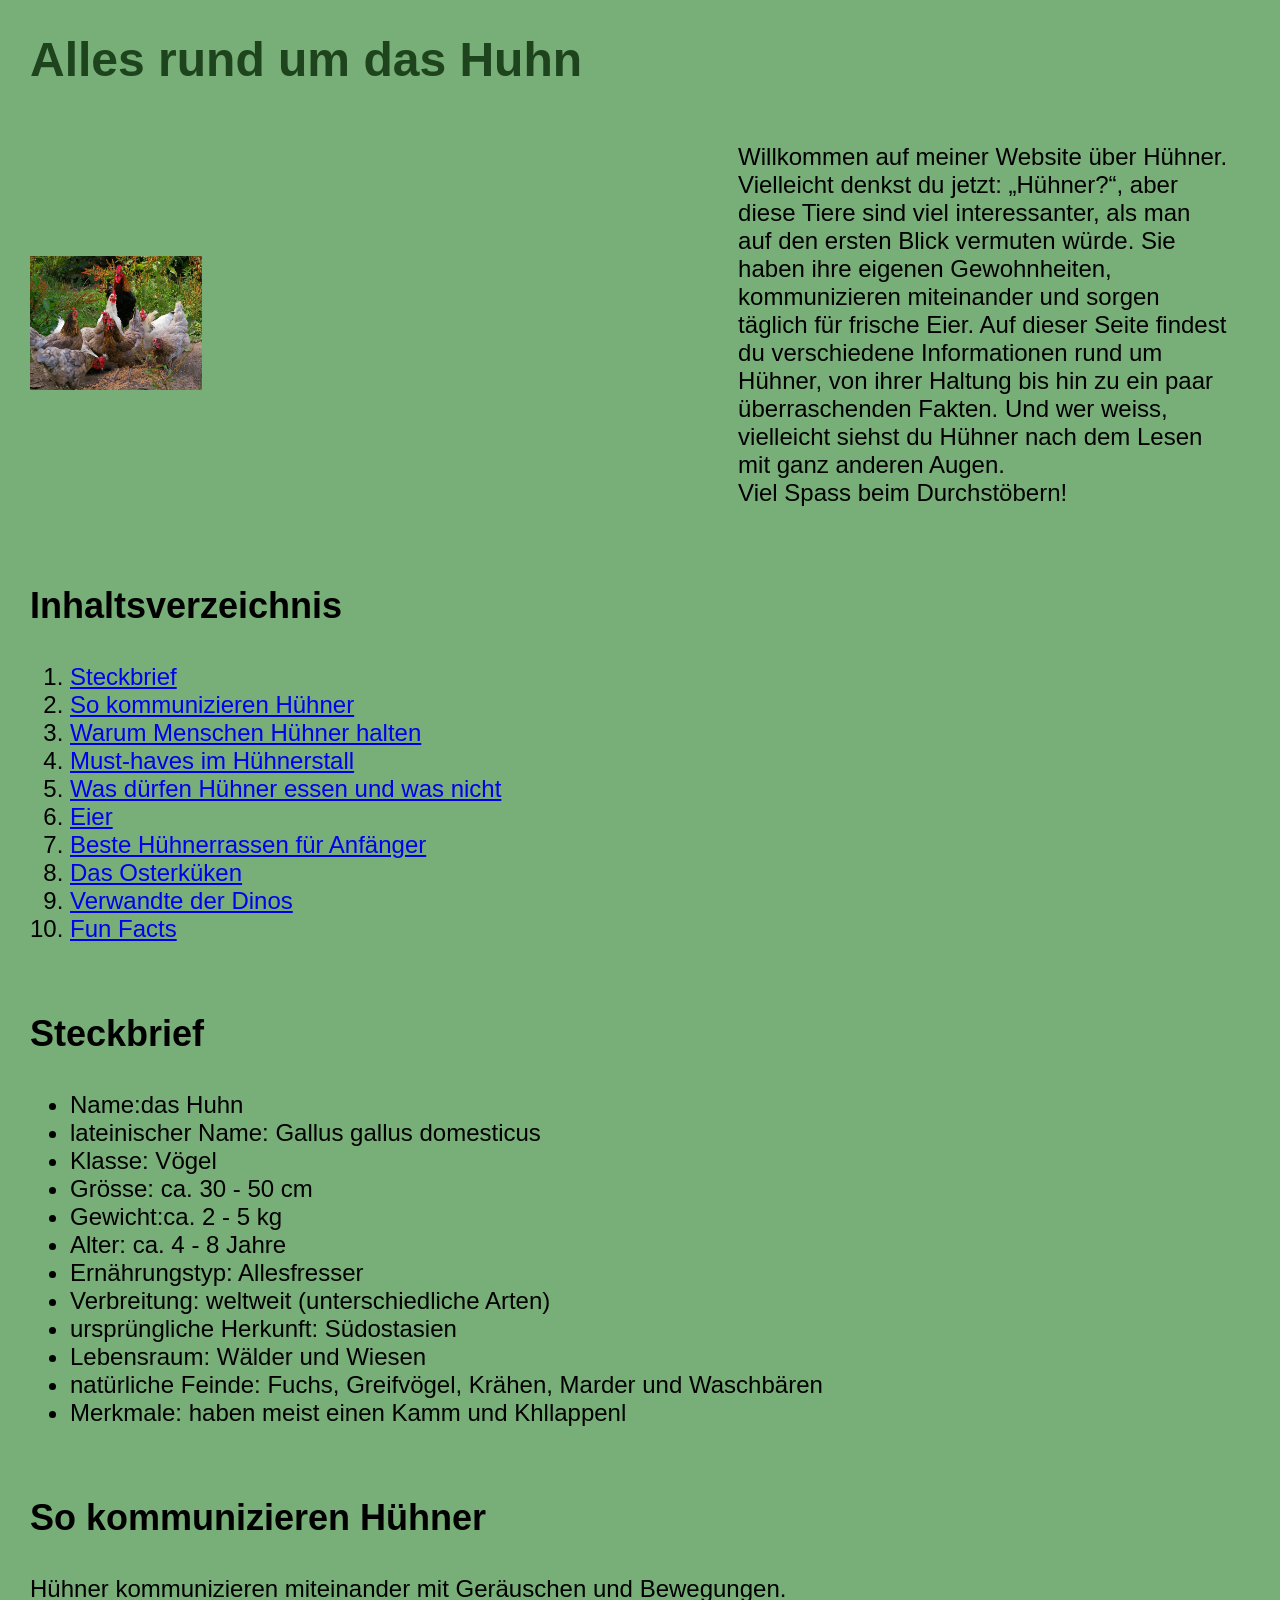
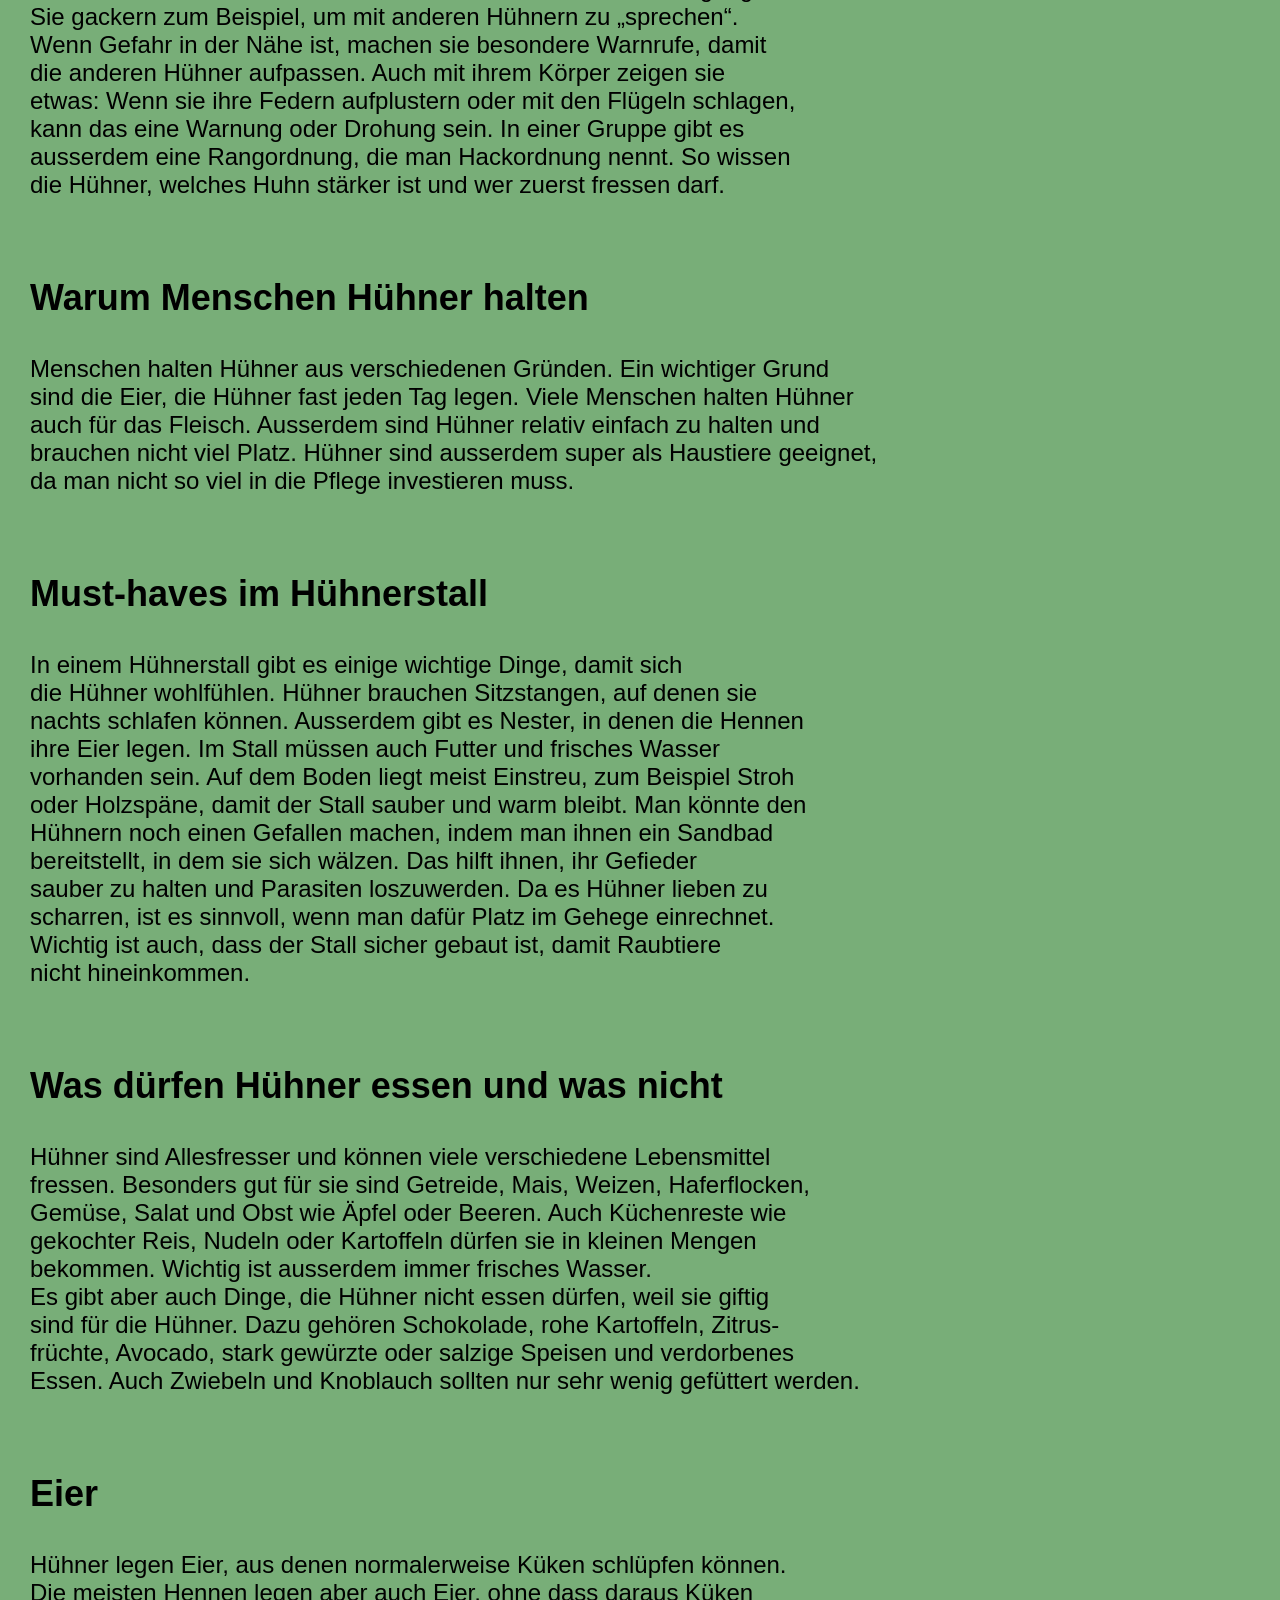
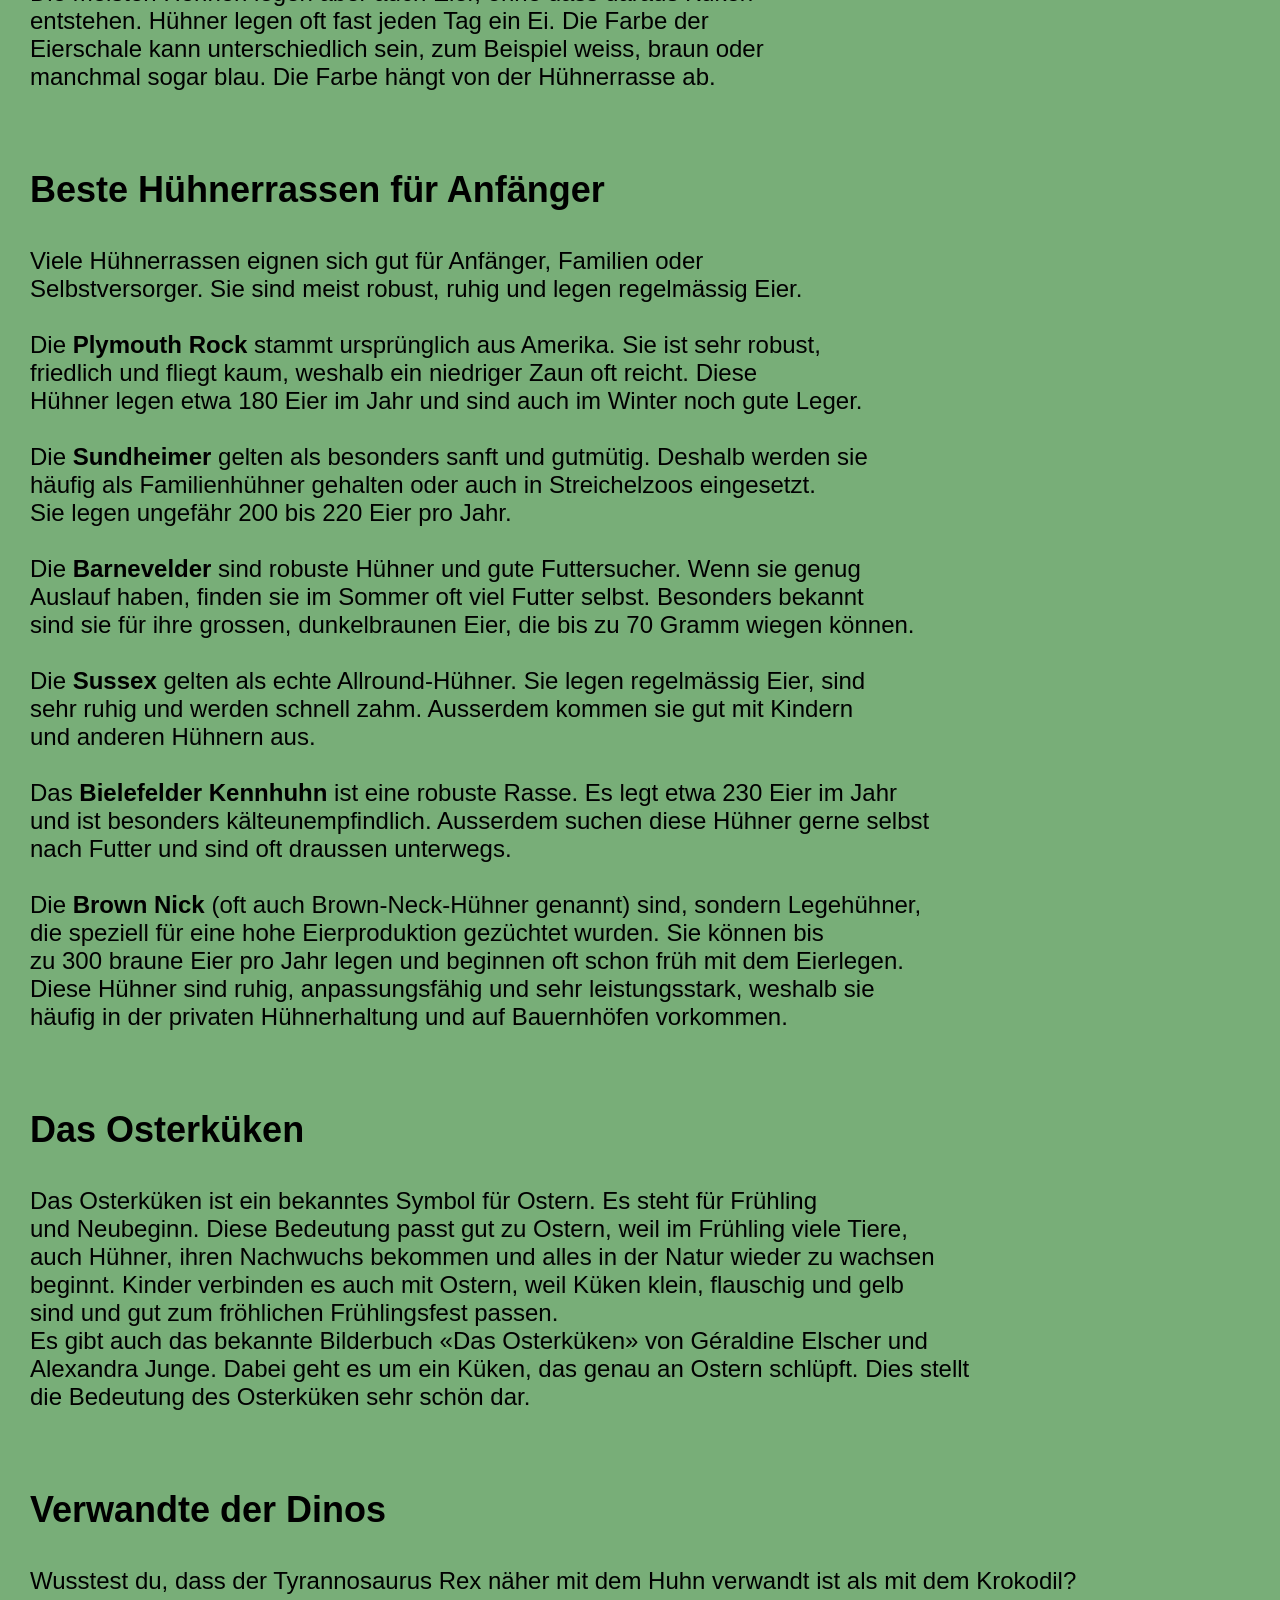
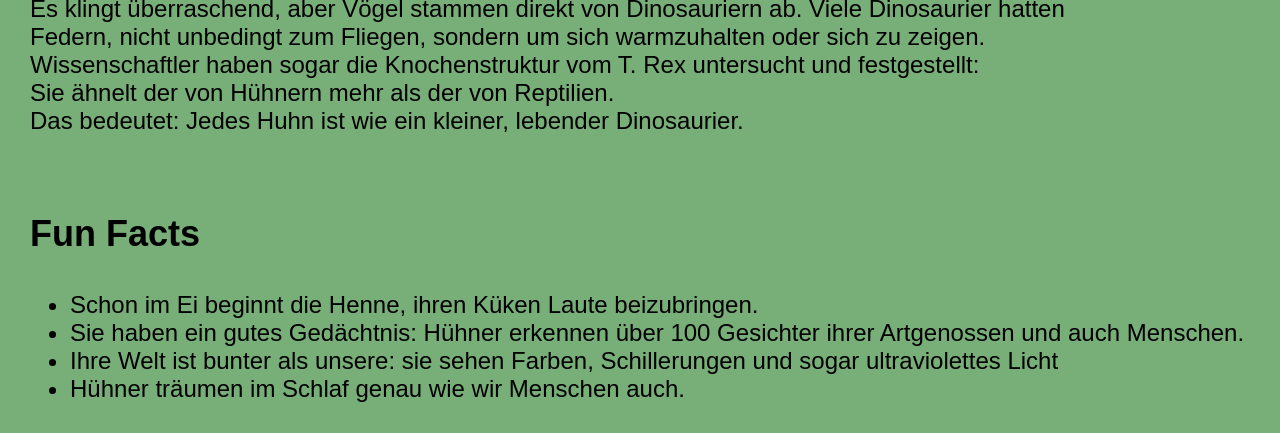
==== commit ae765e5a: "änderung im code für das bild" ====
--- a/index.html
+++ b/index.html
@@ -6,19 +6,25 @@
     <title>Document</title>
     <link rel="stylesheet" href="style.css">
 </head>
+
+
 <body>
+
 <h1>Alles rund um das Huhn</h1>
 <div class="einleitung">
-    <img src="https://www.huehner-haltung.de/gefluegel/huehnerrassen/rhodelaender/" alt="Huhn">
-    
-    <p>Willkommen auf meiner Website über Hühner. <br/>
-Vielleicht denkst du jetzt: „Hühner?“, aber diese Tiere sind viel interessanter,  <br/>
-als man auf den ersten Blick vermuten würde. Sie haben ihre eigenen Gewohnheiten,  <br/>
-kommunizieren miteinander und sorgen täglich für frische Eier. <br/>
-Auf dieser Seite findest du verschiedene Informationen rund um Hühner, von ihrer  <br/>
-Haltung bis hin zu ein paar überraschenden Fakten. Und wer weiss, vielleicht siehst du  <br/>
+    <div class="bild">
+        <img src="chicken.jpg" alt="Chicken">
+    </div>
+    <div class="text">
+    <p>Willkommen auf meiner Website über Hühner.  <br/>
+Vielleicht denkst du jetzt: „Hühner?“, aber diese Tiere sind viel interessanter,  
+als man auf den ersten Blick vermuten würde. Sie haben ihre eigenen Gewohnheiten,  
+kommunizieren miteinander und sorgen täglich für frische Eier. 
+Auf dieser Seite findest du verschiedene Informationen rund um Hühner, von ihrer 
+Haltung bis hin zu ein paar überraschenden Fakten. Und wer weiss, vielleicht siehst du  
 Hühner nach dem Lesen mit ganz anderen Augen. <br/>
 Viel Spass beim Durchstöbern!
+</div>
 </p>
 </div>
  <br/>
--- a/style.css
+++ b/style.css
@@ -21,13 +21,16 @@
     font-size: 24px;
 }
 
-einleitung {
+.einleitung {
 display: flex;
     align-items: center;
     gap: 20px;
 }
 
 img {
-    width: 200px;
+    width: 25%;
+}
 
+.text {
+    width: 75%;
 }
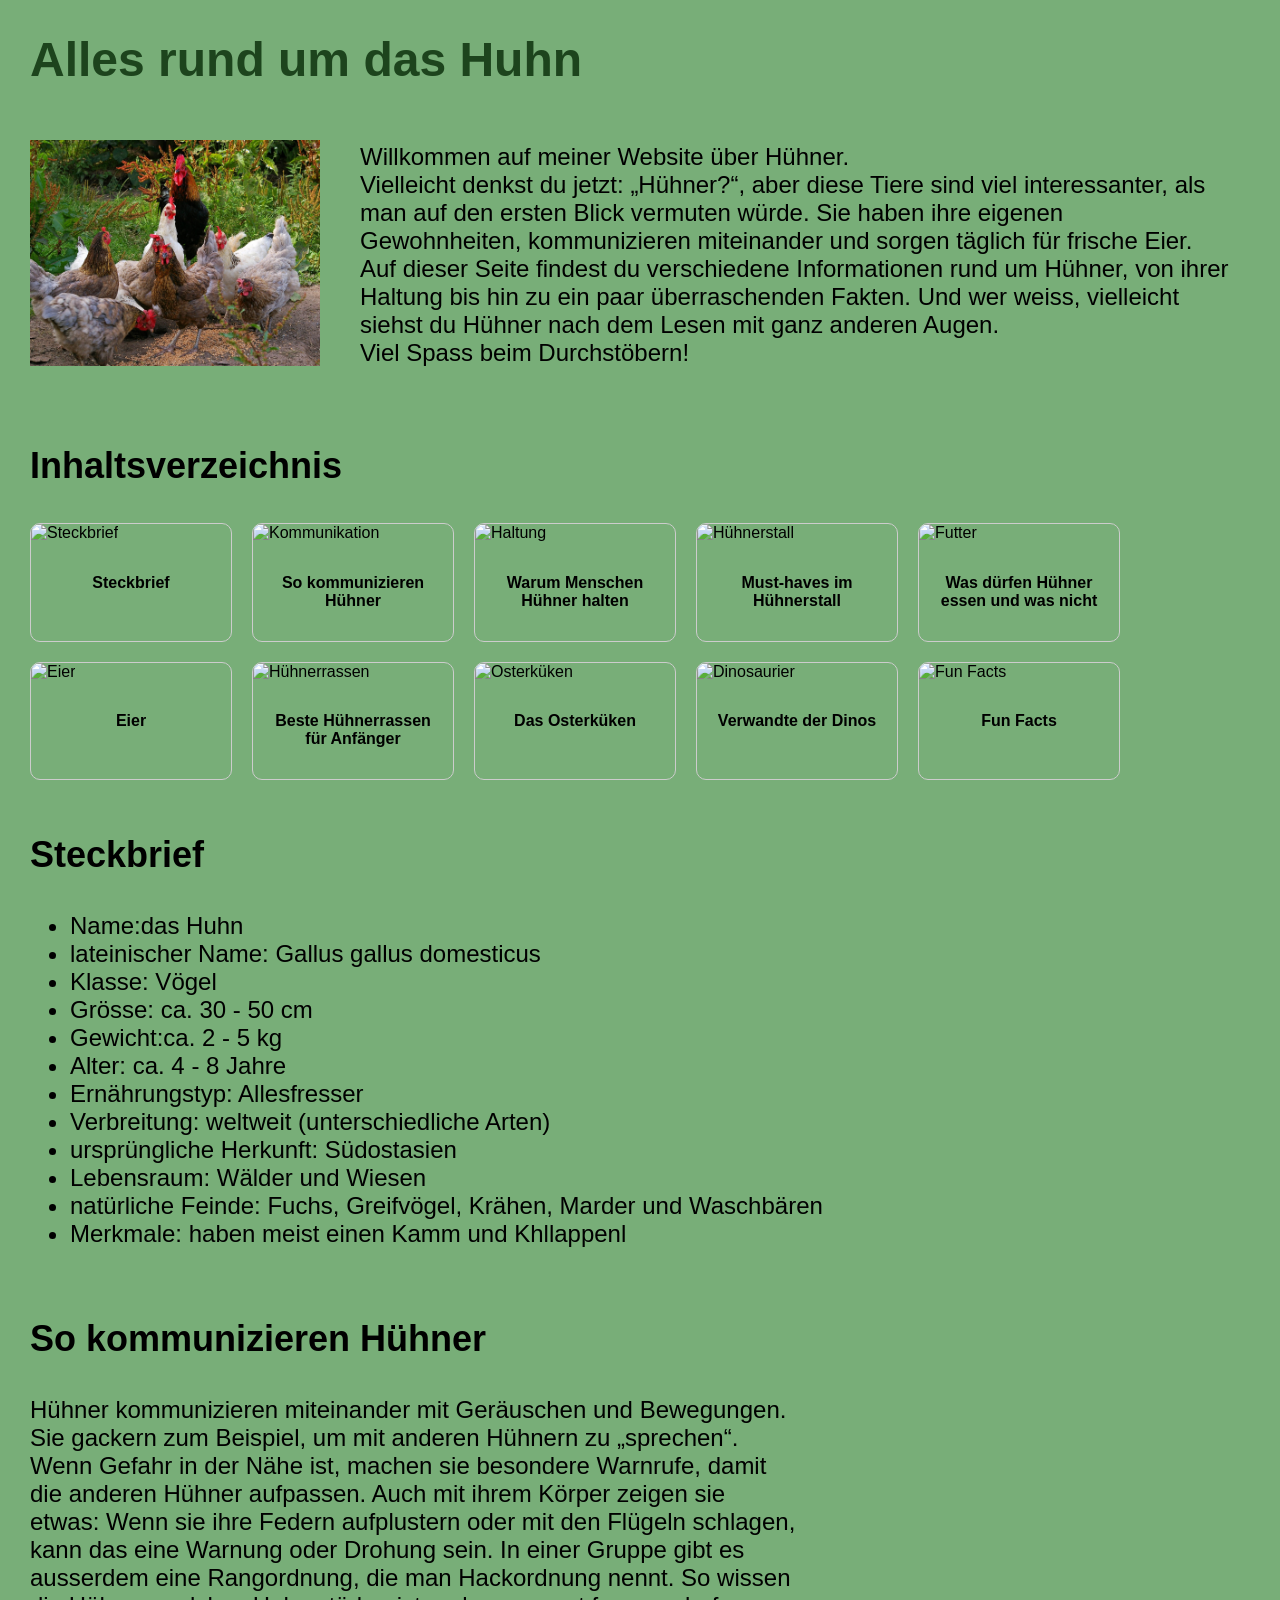
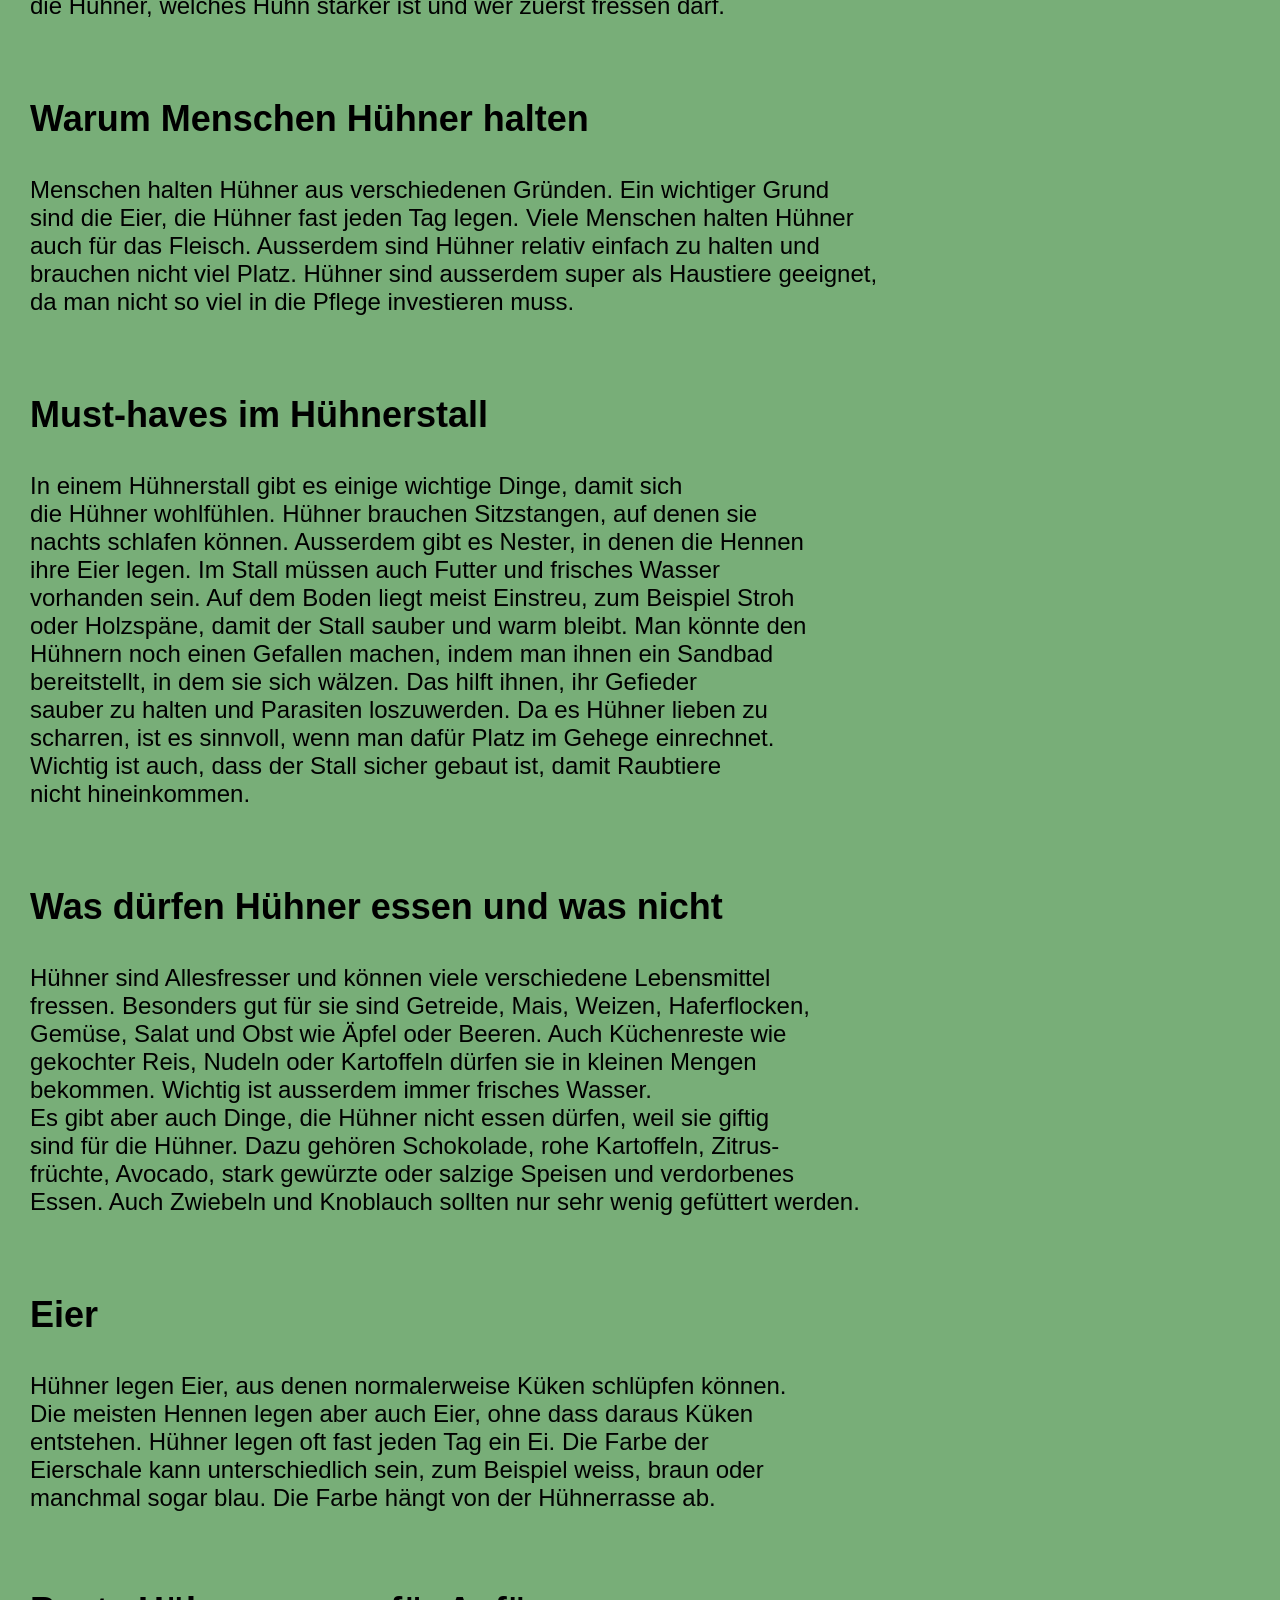
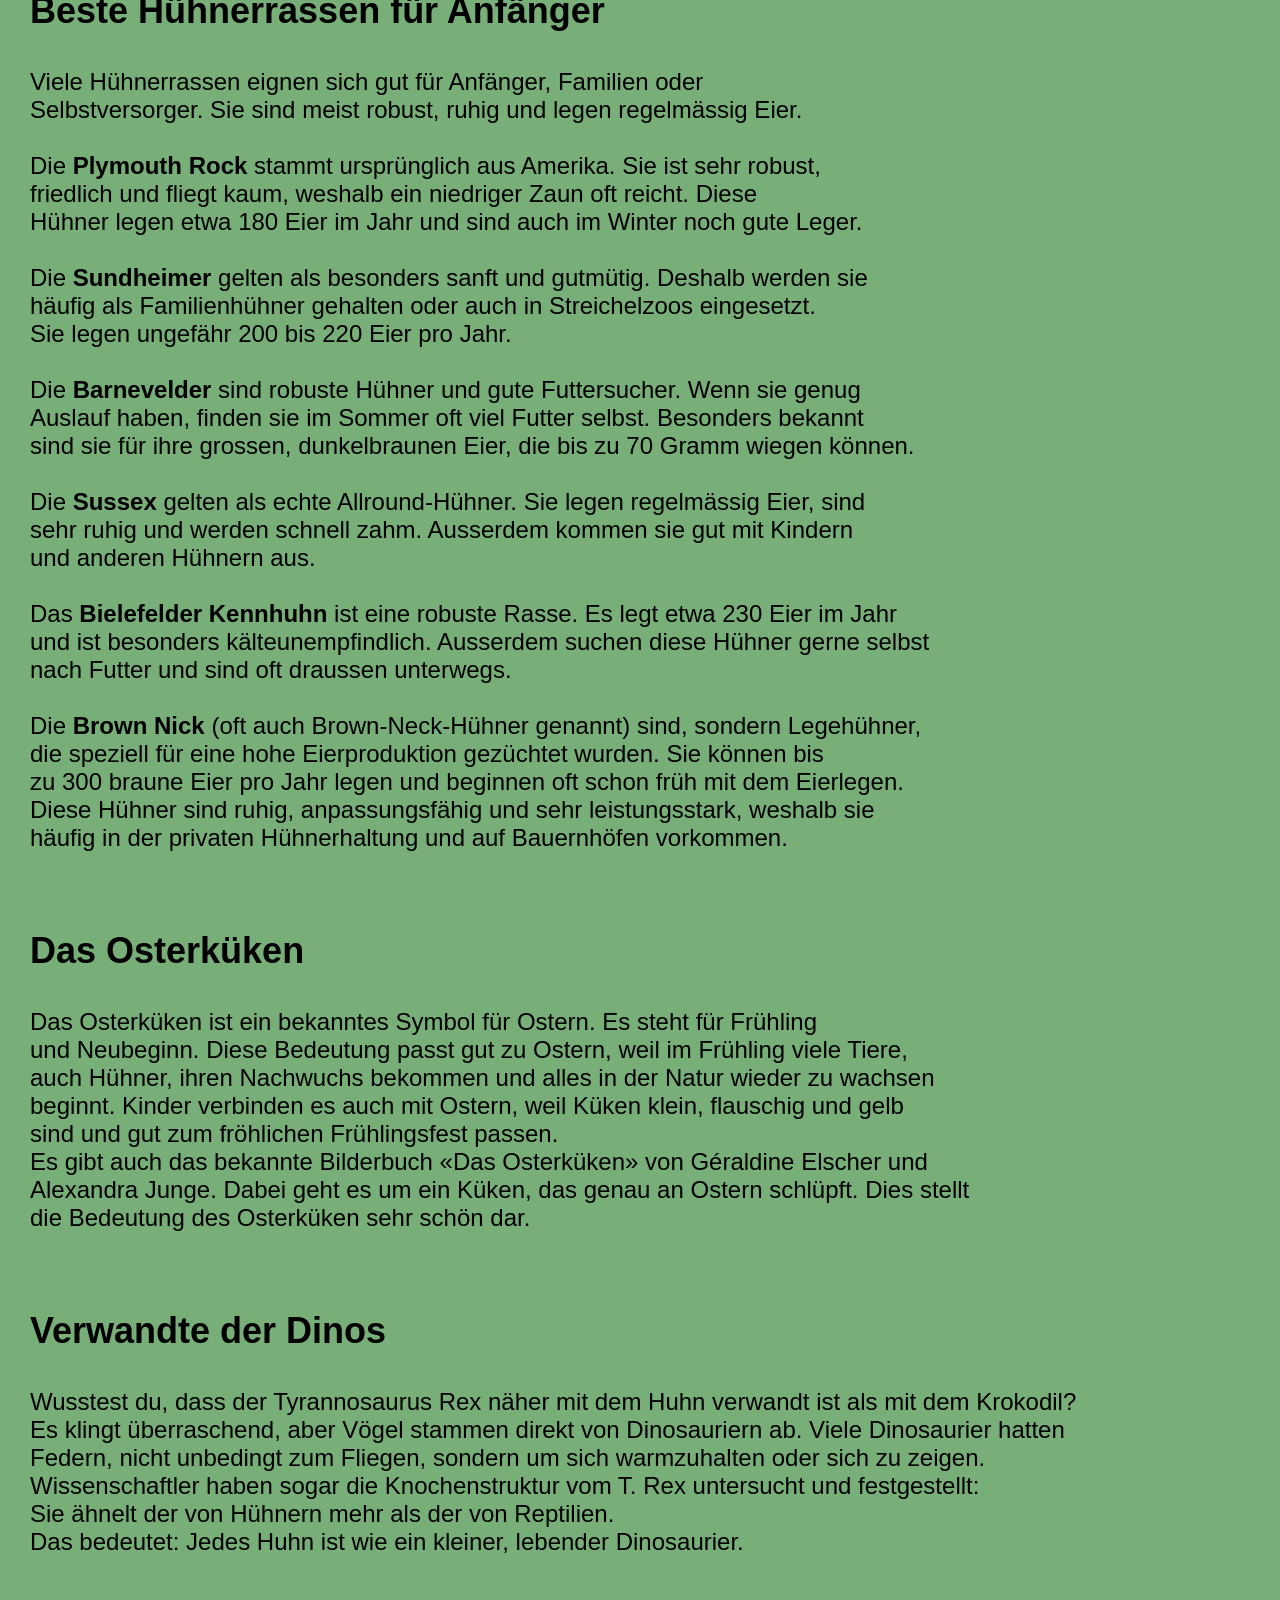
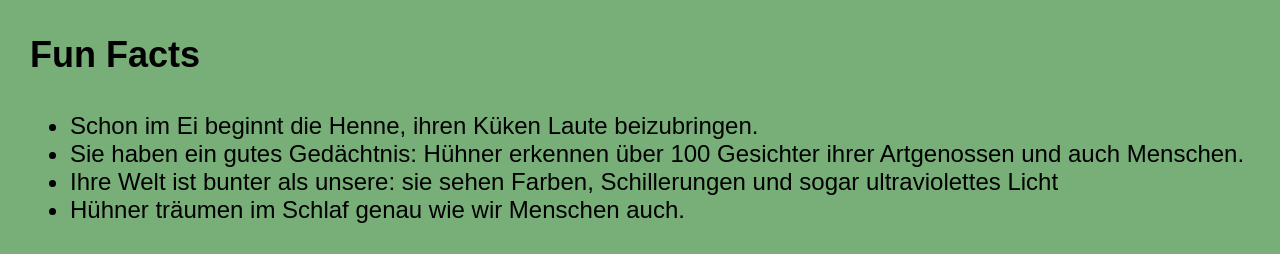
==== commit 4de4a4f6: "inhaltsverzeichnis neu designed" ====
--- a/index.html
+++ b/index.html
@@ -30,18 +30,62 @@
  <br/>
 
 <h3>Inhaltsverzeichnis</h3>
-<ol>
-    <li><a href="#steckbrief">Steckbrief</a></li>
-    <li><a href="#kommunikation">So kommunizieren Hühner</a></li>
-<li><a href="#haltung">Warum Menschen Hühner halten</a></li>
-<li><a href="#stall">Must-haves im Hühnerstall</a></li>
-<li><a href="#futter">Was dürfen Hühner essen und was nicht</a></li>
-<li><a href="#eier">Eier</a></li>
-<li><a href="#rassen">Beste Hühnerrassen für Anfänger</a></li>
-<li><a href="#osterkueken">Das Osterküken</a></li>
-<li><a href="#dinos">Verwandte der Dinos</a></li>
-<li><a href="#funfacts">Fun Facts</a></li>
-</ol>
+<div class="karten-container">
+
+    <a href="steckbrief.html" class="karte">
+        <img src="steckbrief.jpg" alt="Steckbrief">
+        <h4>Steckbrief</h4>
+    </a>
+
+    <a href="kommunikation.html" class="karte">
+        <img src="kommunikation.jpg" alt="Kommunikation">
+        <h4>So kommunizieren Hühner</h4>
+    </a>
+
+    <a href="haltung.html" class="karte">
+        <img src="haltung.jpg" alt="Haltung">
+        <h4>Warum Menschen Hühner halten</h4>
+    </a>
+
+    <a href="stall.html" class="karte">
+        <img src="stall.jpg" alt="Hühnerstall">
+        <h4>Must-haves im Hühnerstall</h4>
+    </a>
+
+    <a href="futter.html" class="karte">
+        <img src="futter.jpg" alt="Futter">
+        <h4>Was dürfen Hühner essen und was nicht</h4>
+    </a>
+
+    <a href="eier.html" class="karte">
+        <img src="eier.jpg" alt="Eier">
+        <h4>Eier</h4>
+    </a>
+
+    <a href="rassen.html" class="karte">
+        <img src="rassen.jpg" alt="Hühnerrassen">
+        <h4>Beste Hühnerrassen für Anfänger</h4>
+    </a>
+
+    <a href="osterkueken.html" class="karte">
+        <img src="osterkueken.jpg" alt="Osterküken">
+        <h4>Das Osterküken</h4>
+    </a>
+
+    <a href="dinos.html" class="karte">
+        <img src="dinos.jpg" alt="Dinosaurier">
+        <h4>Verwandte der Dinos</h4>
+    </a>
+
+    <a href="funfacts.html" class="karte">
+        <img src="funfacts.jpg" alt="Fun Facts">
+        <h4>Fun Facts</h4>
+    </a>
+
+</div>
+
+
+
 
 <br/>
 <h3 id="steckbrief">Steckbrief</h3>
--- a/style.css
+++ b/style.css
@@ -27,10 +27,49 @@
     gap: 20px;
 }
 
-img {
+
+.bild {
     width: 25%;
+}
+
+.bild img {
+    width: 100%;
+    height: auto;
 }
 
 .text {
     width: 75%;
+    padding-left: 20px;
+}
+
+
+.karten-container {
+    display: flex;
+    flex-wrap: wrap;
+    gap: 20px;
+}
+
+.karte {
+    width: 200px;
+    text-decoration: none;
+    color: black;
+    border: 1px solid #ccc;
+    border-radius: 10px;
+    overflow: hidden;
+    transition: transform 0.2s;
+}
+
+.karte img {
+    width: 100%;
+    height: 120px;
+    object-fit: cover;
+}
+
+.karte h4 {
+    padding: 10px;
+    text-align: center;
+}
+
+.karte:hover {
+    transform: scale(1.05);
 }
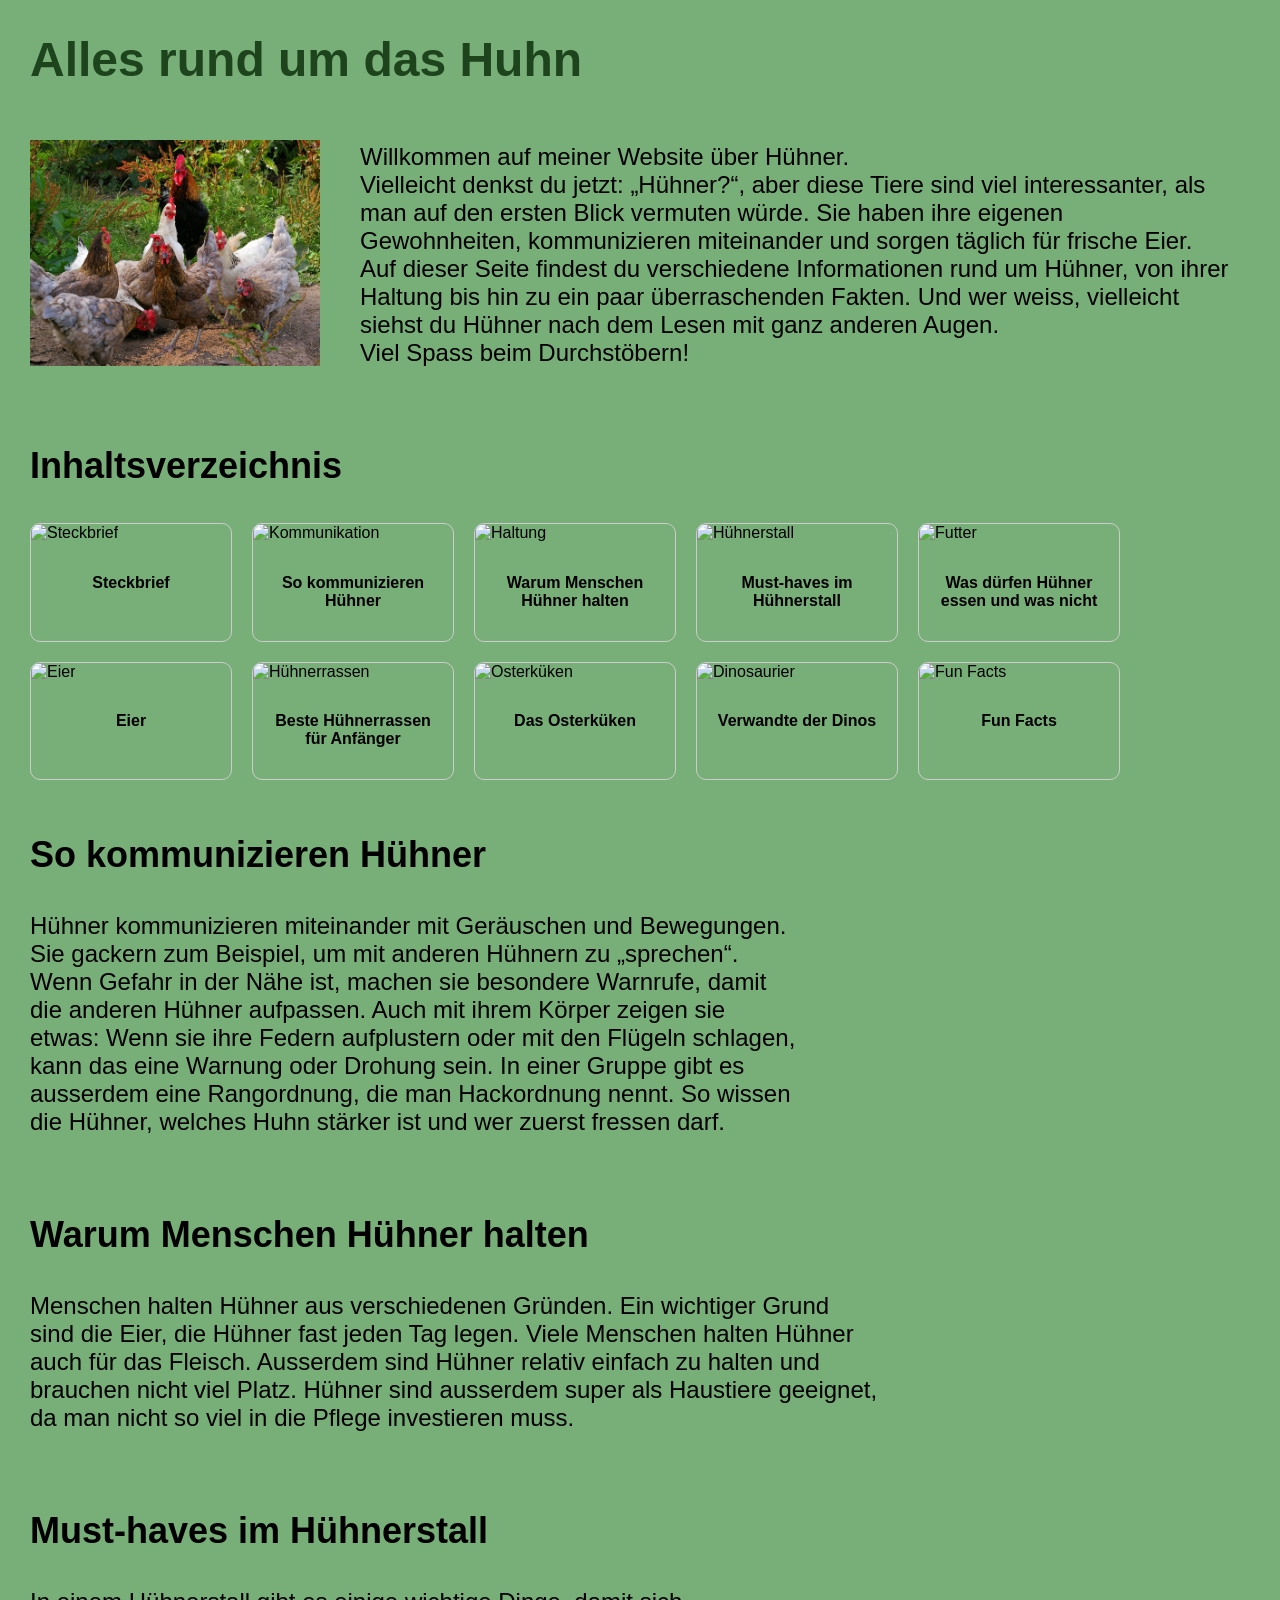
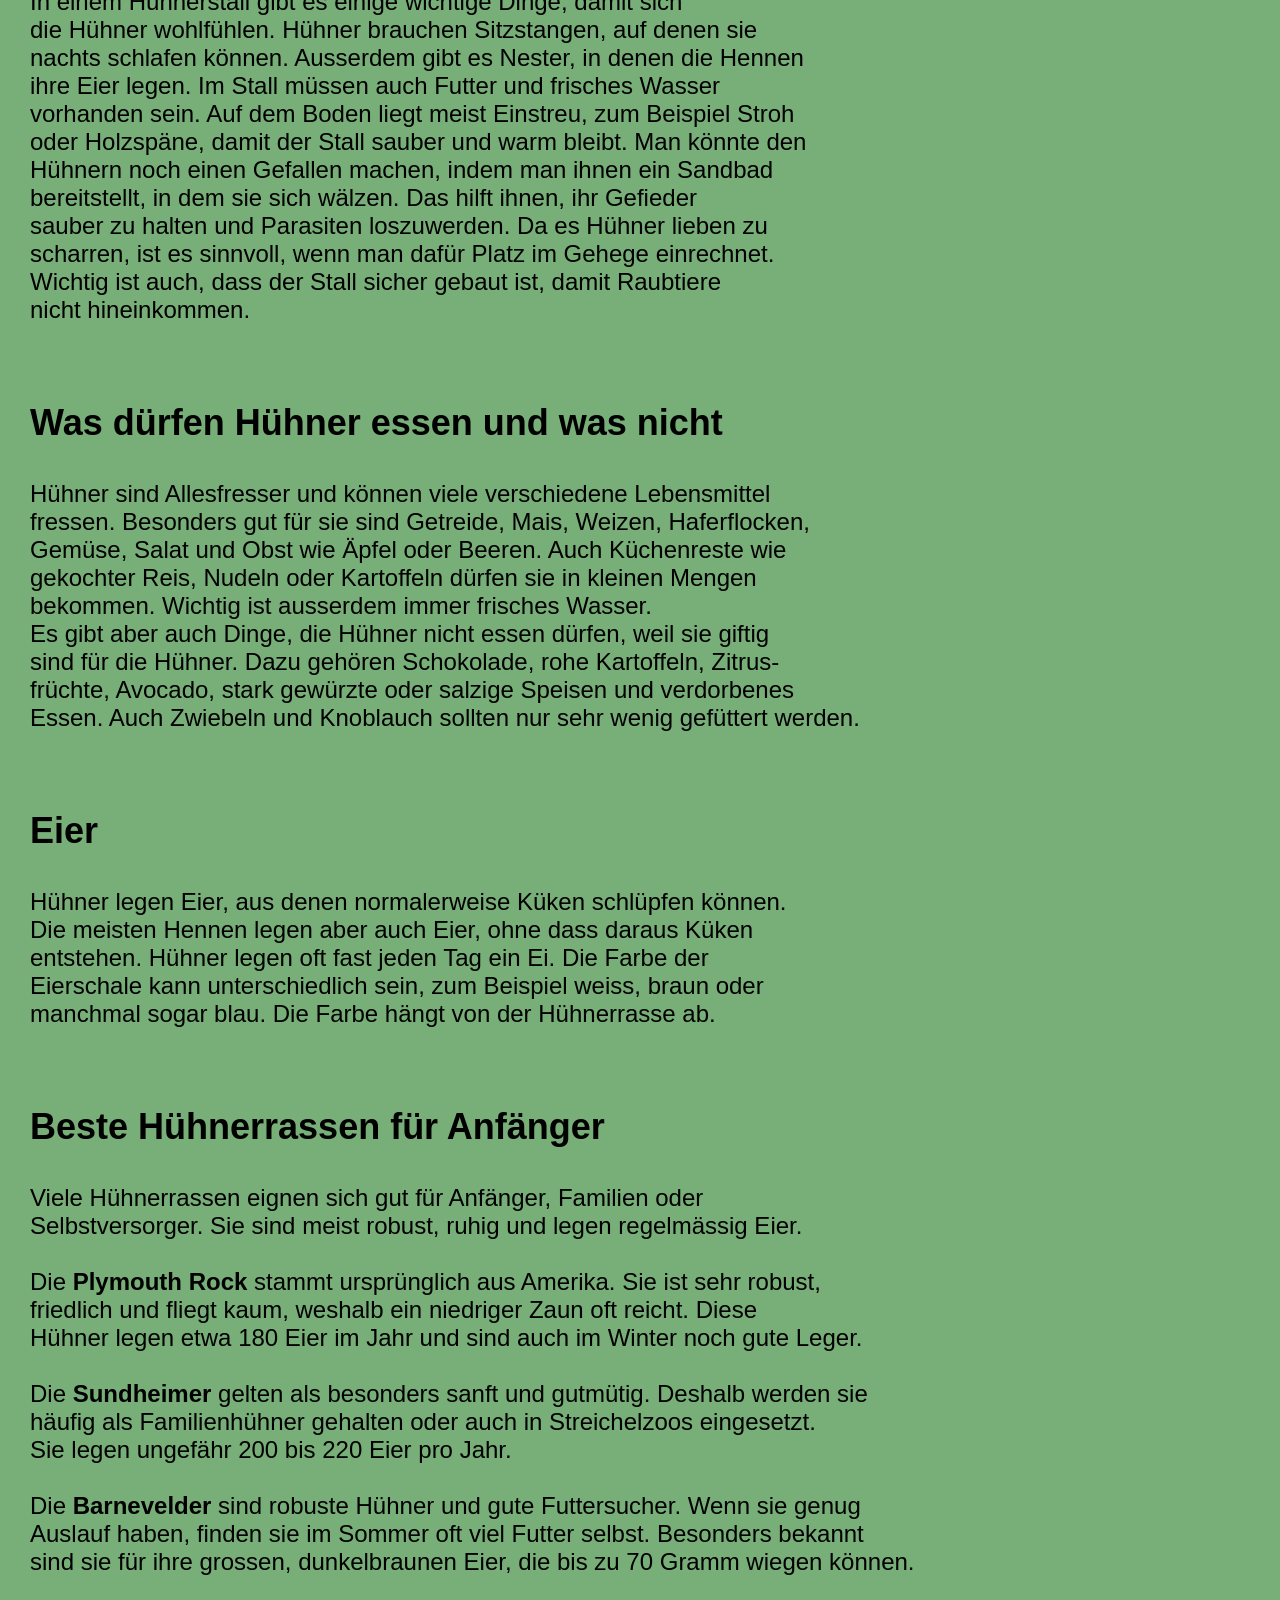
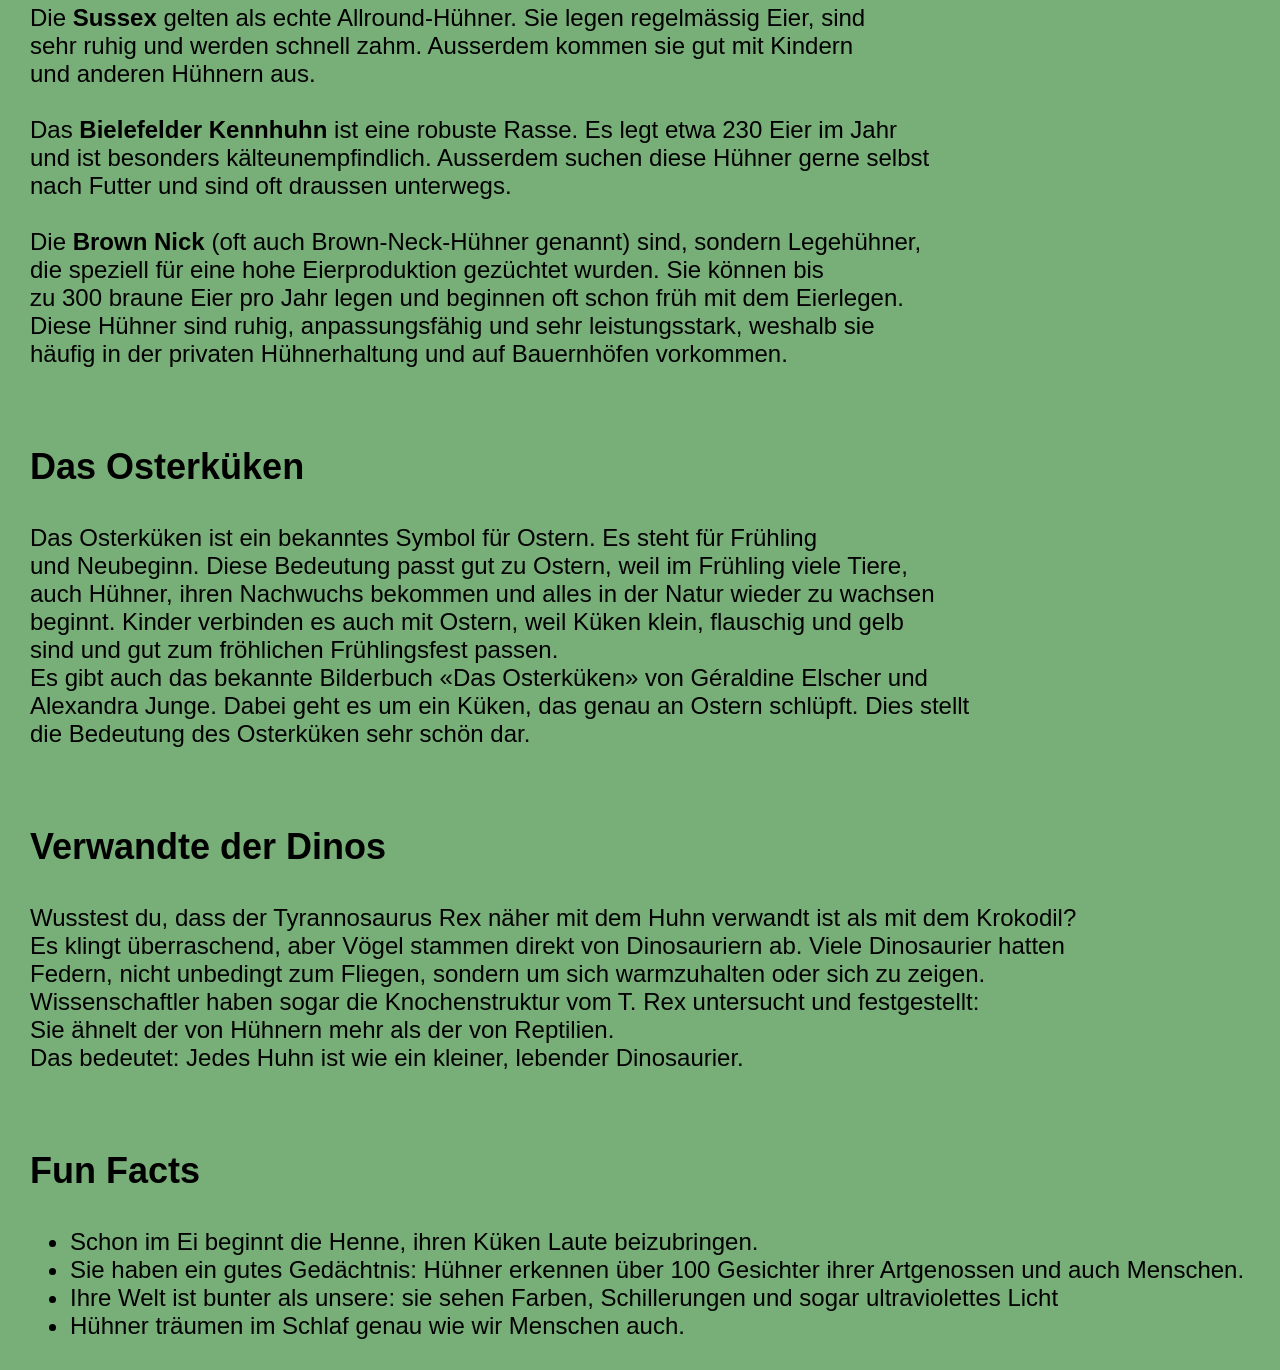
==== commit 27998be8: "steckbrief neu erstellt/designed" ====
--- a/index.html
+++ b/index.html
@@ -84,27 +84,6 @@
 
 </div>
 
-
-
-
-<br/>
-<h3 id="steckbrief">Steckbrief</h3>
-<ul>
-
-    <li>Name:das Huhn</li>
-    <li>lateinischer Name: Gallus gallus domesticus </li>
-    <li>Klasse: Vögel</li>
-    <li>Grösse: ca. 30 - 50 cm</li>
-    <li>Gewicht:ca. 2 - 5 kg</li>
-    <li>Alter: ca. 4 - 8 Jahre</li>
-    <li>Ernährungstyp: Allesfresser</li>
-    <li>Verbreitung: weltweit (unterschiedliche Arten)</li>
-    <li>ursprüngliche Herkunft: Südostasien</li>
-    <li>Lebensraum: Wälder und Wiesen</li>
-    <li>natürliche Feinde: Fuchs, Greifvögel, Krähen, Marder und Waschbären</li>
-    <li>Merkmale: haben meist einen Kamm und Khllappenl</li>
-   
-</ul>
 
 <br/>
 <h3 id="kommunikation">So kommunizieren Hühner</h3>
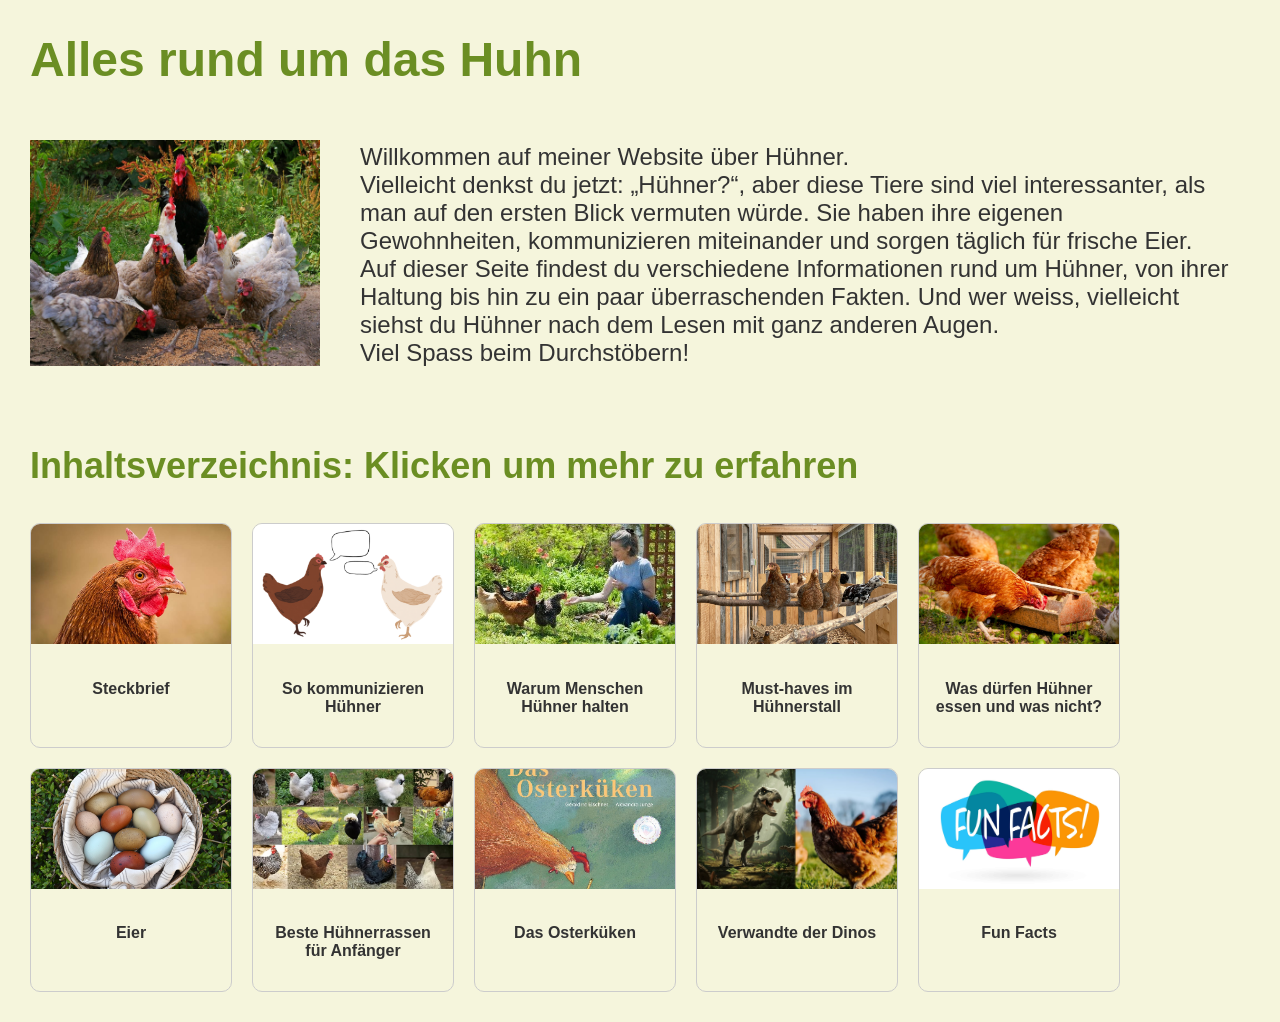
==== commit 1faa4c06: "Hühnerrassen Filter" ====
--- a/index.html
+++ b/index.html
@@ -29,21 +29,21 @@
 </div>
  <br/>
 
-<h3>Inhaltsverzeichnis</h3>
+<h3>Inhaltsverzeichnis: Klicken um mehr zu erfahren</h3>
 <div class="karten-container">
 
     <a href="steckbrief.html" class="karte">
-        <img src="steckbrief.jpg" alt="Steckbrief">
+        <img src="steckbrief.jpg" alt="Bild Huhn">
         <h4>Steckbrief</h4>
     </a>
 
     <a href="kommunikation.html" class="karte">
-        <img src="kommunikation.jpg" alt="Kommunikation">
+        <img src="kommunikation.jpg" alt="Hühner reden">
         <h4>So kommunizieren Hühner</h4>
     </a>
 
     <a href="haltung.html" class="karte">
-        <img src="haltung.jpg" alt="Haltung">
+        <img src="haltung.jpg" alt="Frau mit Hühner">
         <h4>Warum Menschen Hühner halten</h4>
     </a>
 
@@ -53,8 +53,8 @@
     </a>
 
     <a href="futter.html" class="karte">
-        <img src="futter.jpg" alt="Futter">
-        <h4>Was dürfen Hühner essen und was nicht</h4>
+        <img src="futter.jpg" alt="Hühner am essen">
+        <h4>Was dürfen Hühner essen und was nicht?</h4>
     </a>
 
     <a href="eier.html" class="karte">
@@ -68,12 +68,12 @@
     </a>
 
     <a href="osterkueken.html" class="karte">
-        <img src="osterkueken.jpg" alt="Osterküken">
+        <img src="osterkueken.jpg" alt="das Osterküken">
         <h4>Das Osterküken</h4>
     </a>
 
     <a href="dinos.html" class="karte">
-        <img src="dinos.jpg" alt="Dinosaurier">
+        <img src="dinos.jpg" alt="Dinosaurier und Huhn">
         <h4>Verwandte der Dinos</h4>
     </a>
 
@@ -85,114 +85,5 @@
 </div>
 
 
-<br/>
-<h3 id="kommunikation">So kommunizieren Hühner</h3>
-<p>Hühner kommunizieren miteinander mit Geräuschen und Bewegungen. <br/> Sie gackern zum Beispiel, um mit anderen Hühnern zu „sprechen“. <br/> Wenn Gefahr in der Nähe ist, machen sie besondere Warnrufe, damit <br/> die anderen Hühner aufpassen.
-Auch mit ihrem Körper zeigen sie <br/> etwas: Wenn sie ihre Federn aufplustern oder mit den Flügeln schlagen, <br/> kann das eine Warnung oder Drohung sein. In einer Gruppe gibt es  <br/> ausserdem eine Rangordnung, die man Hackordnung nennt. So wissen <br/> die Hühner, welches Huhn stärker ist und wer zuerst fressen darf. 
-</p>
-<br/>
-<h3 id="haltung">Warum Menschen Hühner halten</h3>
-<p>Menschen halten Hühner aus verschiedenen Gründen. Ein wichtiger Grund <br/> sind die Eier, die Hühner fast jeden Tag legen. Viele Menschen  halten Hühner <br/> auch für das Fleisch.
-Ausserdem sind Hühner relativ einfach zu halten und <br/> brauchen nicht viel Platz. Hühner sind ausserdem super als Haustiere geeignet,  <br/>da man nicht so viel in die Pflege investieren muss.
-</p>
-<br/>
-<h3 id="stall">Must-haves im Hühnerstall</h3>
-<p>In einem Hühnerstall gibt es einige wichtige Dinge, damit sich <br/>
- die Hühner wohlfühlen. Hühner brauchen Sitzstangen, auf denen sie <br/>
- nachts schlafen können. Ausserdem gibt es Nester, in denen die Hennen <br/>
- ihre Eier legen. Im Stall müssen auch Futter und frisches Wasser <br/>
-vorhanden sein. Auf dem Boden liegt meist Einstreu, zum Beispiel Stroh <br/>
-oder Holzspäne, damit der Stall sauber und warm bleibt. Man könnte den <br/>
-Hühnern noch einen Gefallen machen, indem man ihnen ein Sandbad <br/>
-bereitstellt, in dem sie sich wälzen. Das hilft ihnen, ihr Gefieder <br/>
-sauber zu halten und Parasiten loszuwerden. Da es Hühner lieben zu <br/>
-scharren, ist es sinnvoll, wenn man dafür Platz im Gehege einrechnet. <br/>
-Wichtig ist auch, dass der Stall sicher gebaut ist, damit Raubtiere <br/>
-nicht hineinkommen. 
-</p>
-<br/>
-<h3 id="futter">Was dürfen Hühner essen und was nicht</h3>
-<p>Hühner sind Allesfresser und können viele verschiedene Lebensmittel <br/>
-fressen. Besonders gut für sie sind Getreide, Mais, Weizen, Haferflocken, <br/>
-Gemüse, Salat und Obst wie Äpfel oder Beeren. Auch Küchenreste wie <br/>
-gekochter Reis, Nudeln oder Kartoffeln dürfen sie in kleinen Mengen <br/>
-bekommen. Wichtig ist ausserdem immer frisches Wasser. <br/>
-
-Es gibt aber auch Dinge, die Hühner nicht essen dürfen, weil sie giftig <br/>
-sind für die Hühner. Dazu gehören Schokolade, rohe Kartoffeln, Zitrus- <br/>
-früchte, Avocado, stark gewürzte oder salzige Speisen und verdorbenes <br/>
-Essen. Auch Zwiebeln und Knoblauch sollten nur sehr wenig gefüttert werden. <br/>
-</p>
-
-<br/>
-<h3 id="eier">Eier</h3>
-<p>Hühner legen Eier, aus denen normalerweise Küken schlüpfen können. <br/>
-Die meisten Hennen legen aber auch Eier, ohne dass daraus Küken <br/>
-entstehen. Hühner legen oft fast jeden Tag ein Ei. Die Farbe der <br/>
-Eierschale kann unterschiedlich sein, zum Beispiel weiss, braun oder <br/>
-manchmal sogar blau. Die Farbe hängt von der Hühnerrasse ab.<br/>
-</p>
-<br/>
-<h3 id="rassen">Beste Hühnerrassen für Anfänger</h3>
-<p>Viele Hühnerrassen eignen sich gut für Anfänger, Familien oder <br/>
-Selbstversorger. Sie sind meist robust, ruhig und legen regelmässig Eier.<br/> 
-<br/>
-Die <strong>Plymouth Rock</strong> stammt ursprünglich aus Amerika. Sie ist sehr robust, <br/>
-friedlich und fliegt kaum, weshalb ein niedriger Zaun oft reicht. Diese <br/>
-Hühner legen etwa 180 Eier im Jahr und sind auch im Winter noch gute Leger.<br/>
-<br/>
-Die <strong>Sundheimer</strong> gelten als besonders sanft und gutmütig. Deshalb werden sie <br/>
-häufig als Familienhühner gehalten oder auch in Streichelzoos eingesetzt. <br/>
-Sie legen ungefähr 200 bis 220 Eier pro Jahr.<br/>
-<br/>
-Die <strong>Barnevelder</strong> sind robuste Hühner und gute Futtersucher. Wenn sie genug <br/>
-Auslauf haben, finden sie im Sommer oft viel Futter selbst. Besonders bekannt <br/>
-sind sie für ihre grossen, dunkelbraunen Eier, die bis zu 70 Gramm wiegen können.<br/>
-<br/>
-Die <strong>Sussex</strong> gelten als echte Allround-Hühner. Sie legen regelmässig Eier, sind <br/>
-sehr ruhig und werden schnell zahm. Ausserdem kommen sie gut mit Kindern <br/>
-und anderen Hühnern aus.<br/>
-<br/>
-Das <strong>Bielefelder Kennhuhn</strong> ist eine robuste Rasse. Es legt etwa 230 Eier im Jahr <br/>
-und ist besonders kälteunempfindlich. Ausserdem suchen diese Hühner gerne selbst <br/>
-nach Futter und sind oft draussen unterwegs.<br/>
-<br/>
-Die <strong>Brown Nick</strong> (oft auch Brown-Neck-Hühner genannt) sind, sondern Legehühner, <br/>
-die speziell für eine hohe Eierproduktion gezüchtet wurden. Sie können bis <br/>
-zu 300 braune Eier pro Jahr legen und beginnen oft schon früh mit dem Eierlegen. <br/>
-Diese Hühner sind ruhig, anpassungsfähig und sehr leistungsstark, weshalb sie <br/>
-häufig in der privaten Hühnerhaltung und auf Bauernhöfen vorkommen.<br/>
-</p>
-<br/>
-<h3 id="osterkueken">Das Osterküken</h3>
-<p>Das Osterküken ist ein bekanntes Symbol für Ostern. Es steht für Frühling <br/>
-und Neubeginn. Diese Bedeutung passt gut zu Ostern, weil im Frühling viele Tiere, <br/>
-auch Hühner, ihren Nachwuchs bekommen und alles in der Natur wieder zu wachsen <br/>
-beginnt. Kinder verbinden es auch mit Ostern, weil Küken klein, flauschig und gelb <br/>
-sind und gut zum fröhlichen Frühlingsfest passen. <br/>
-Es gibt auch das bekannte Bilderbuch «Das Osterküken» von Géraldine Elscher und <br/>
-Alexandra Junge. Dabei geht es um ein Küken, das genau an Ostern schlüpft. Dies stellt<br/> 
-die Bedeutung des Osterküken sehr schön dar.<br/>
-</p>
-<br/>
-
-<h3 id="dinos">Verwandte der Dinos</h3>
-<p>Wusstest du, dass der Tyrannosaurus Rex näher mit dem Huhn verwandt ist als mit dem Krokodil?  <br/>
-Es klingt überraschend, aber Vögel stammen direkt von Dinosauriern ab. Viele Dinosaurier hatten  <br/>
-Federn, nicht unbedingt zum Fliegen, sondern um sich warmzuhalten oder sich zu zeigen.  <br/>
-Wissenschaftler haben sogar die Knochenstruktur vom T. Rex untersucht und festgestellt:  <br/>
-Sie ähnelt der von Hühnern mehr als der von Reptilien. <br/>
-Das bedeutet: Jedes Huhn ist wie ein kleiner, lebender Dinosaurier.  <br/>
-</p>
- <br/>
-
-<h3 id="funfacts">Fun Facts</h3>
-<ul>
-<li>Schon im Ei beginnt die Henne, ihren Küken Laute beizubringen.</li>
-<li>Sie haben ein gutes Gedächtnis: Hühner erkennen über 100 Gesichter ihrer Artgenossen und auch Menschen.</li>
-<li>Ihre Welt ist bunter als unsere: sie sehen Farben, Schillerungen und sogar ultraviolettes Licht</li>
-<li>Hühner träumen im Schlaf genau wie wir Menschen auch.</li>
-</ul>
-
 </body>
 </html> 
--- a/style.css
+++ b/style.css
@@ -1,24 +1,28 @@
 body {
-    background-color: rgb(120, 174, 120);
+    background-color: rgb(245, 245, 220);
     font-family: Arial, sans-serif; 
     margin: 30px;
 }
 
 h1 {
-    color: rgb(29, 68, 29);
+
+    color: rgb(107, 142, 35);
     font-size: 48px;
 }
 
 h3 {
     font-size: 36px;
+    color: rgb(107, 142, 35);
 }
 
 p {
     font-size: 24px;
+    color: rgb(51, 51, 51);
 }
 
 li {
     font-size: 24px;
+    color: rgb(51, 51, 51);
 }
 
 .einleitung {
@@ -52,7 +56,7 @@
 .karte {
     width: 200px;
     text-decoration: none;
-    color: black;
+    color: rgb(51, 51, 51);
     border: 1px solid #ccc;
     border-radius: 10px;
     overflow: hidden;
@@ -72,4 +76,14 @@
 
 .karte:hover {
     transform: scale(1.05);
+}
+
+.zurueck {
+    display: inline-block;
+    margin-top: 20px;
+    padding: 10px 20px;
+    background-color: rgb(107, 142, 35);
+    color: rgb(51, 51, 51);
+    text-decoration: none;
+    border-radius: 5px;
 }
